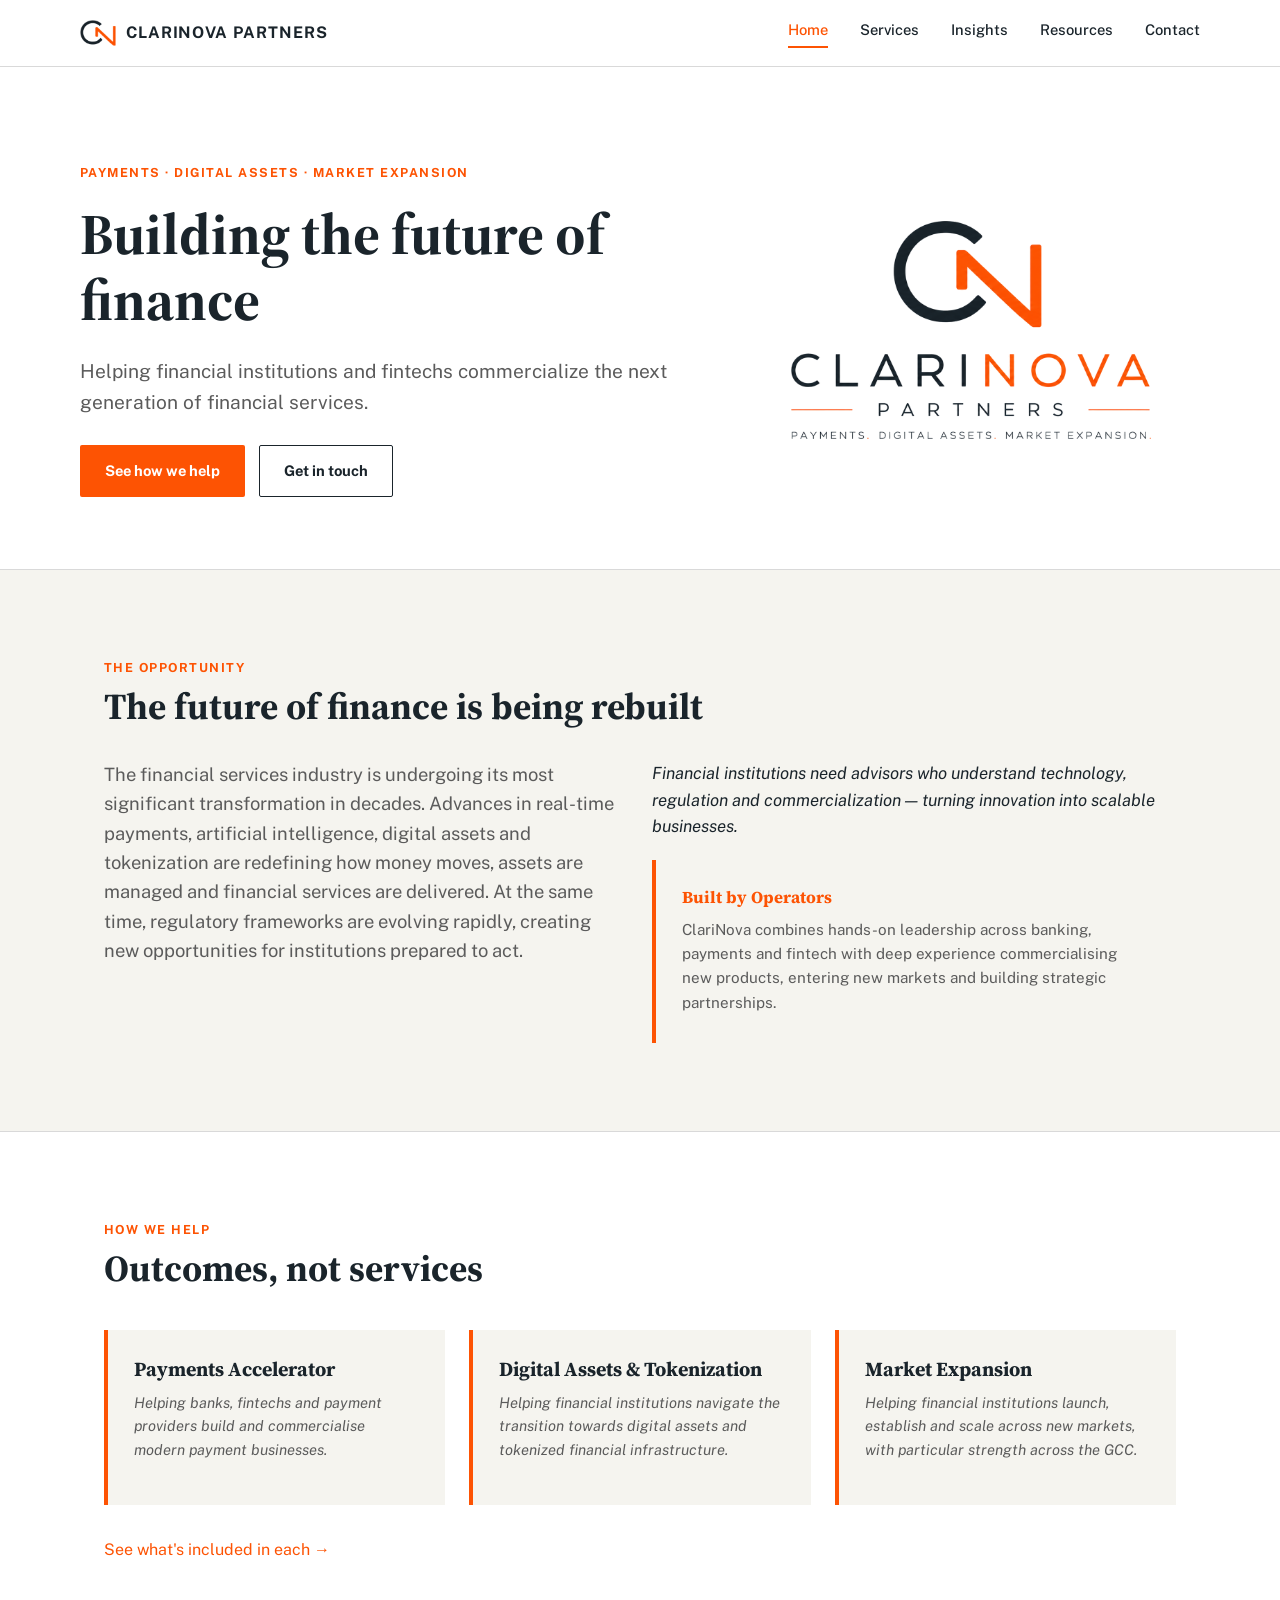
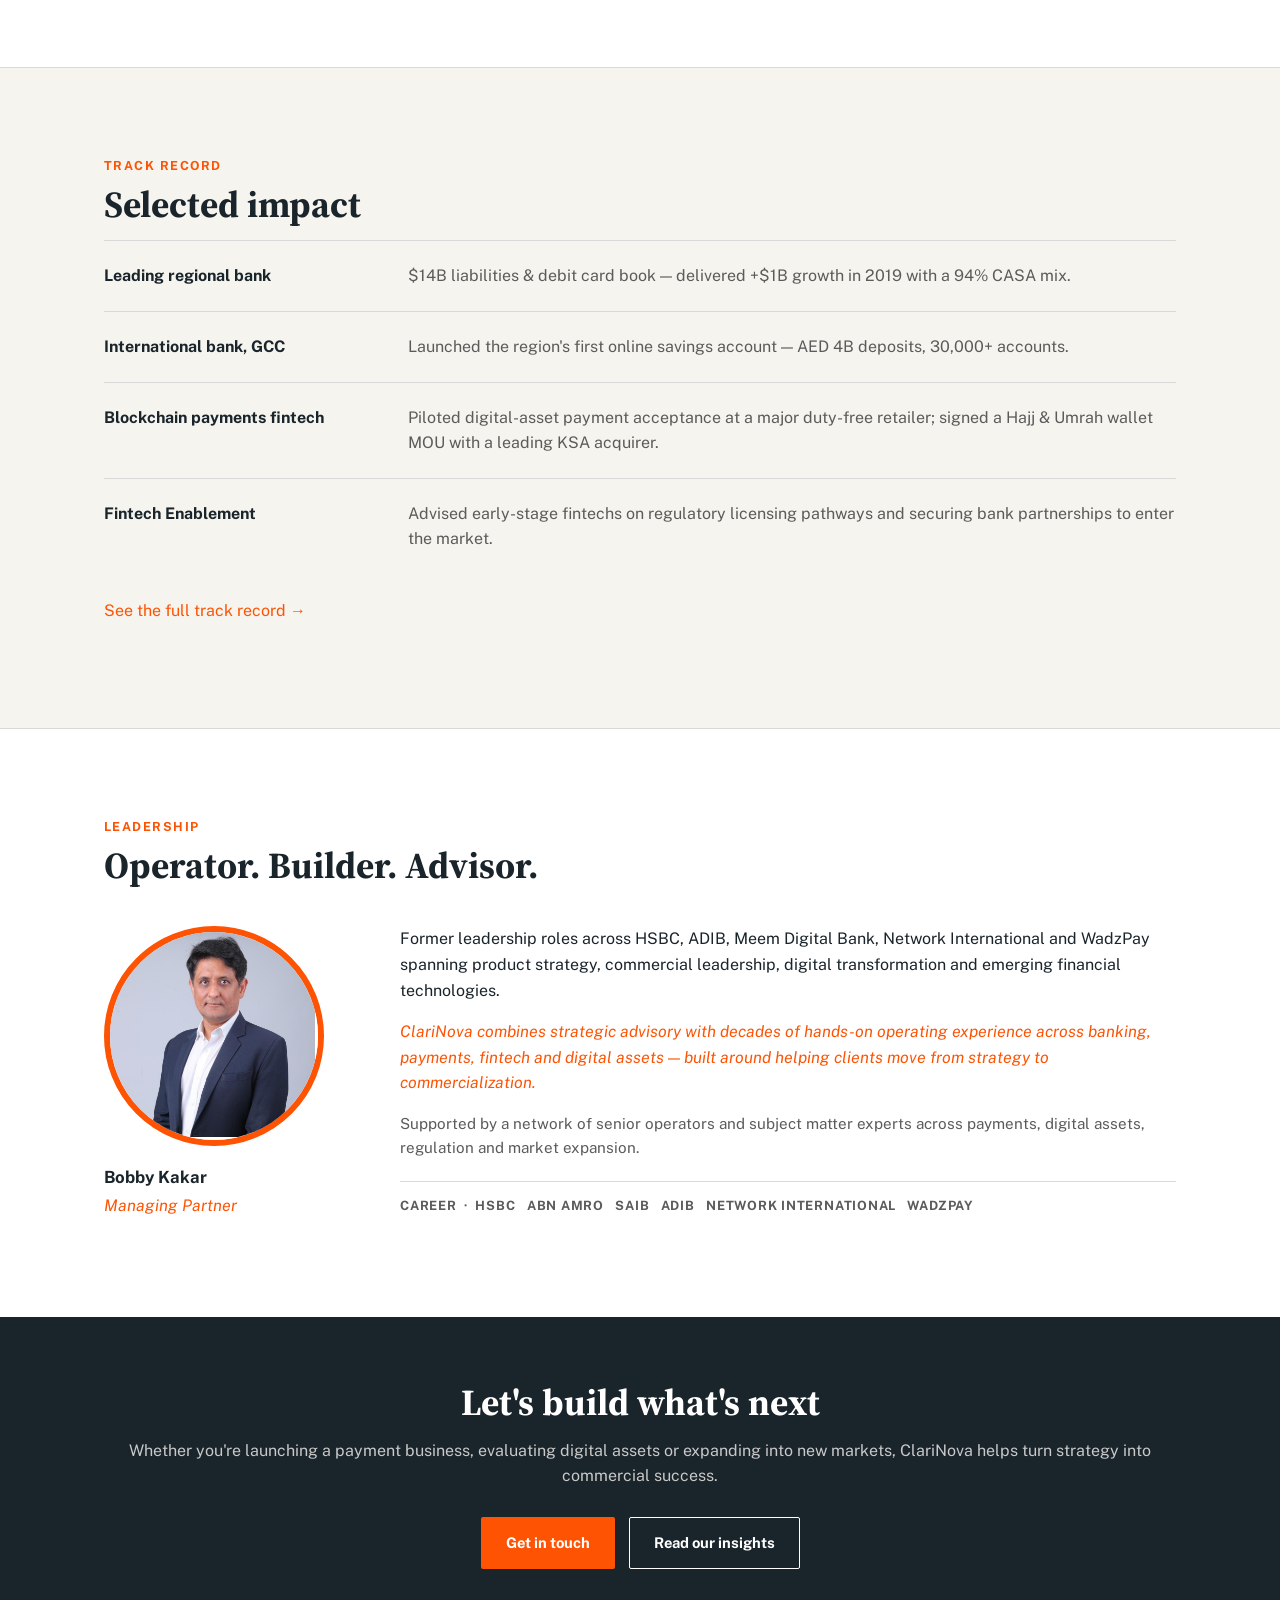
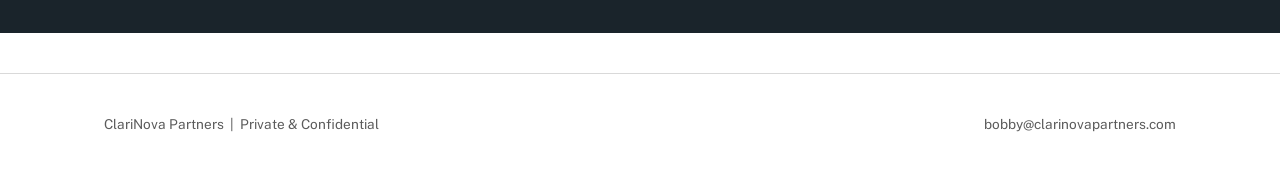
==== index.html @ 435473c9 "Add files via upload" ====
<!DOCTYPE html>
<html lang="en">
<head>
<meta charset="UTF-8">
<meta name="viewport" content="width=device-width, initial-scale=1.0">
<title>ClariNova Partners — Payments, Digital Assets &amp; Market Expansion Advisory</title>
<meta name="description" content="ClariNova Partners helps banks and fintechs commercialize payments, digital asset and market expansion strategies across the GCC.">
<link rel="preconnect" href="https://fonts.googleapis.com">
<link rel="preconnect" href="https://fonts.gstatic.com" crossorigin>
<link href="https://fonts.googleapis.com/css2?family=Public+Sans:wght@400;500;700&family=Source+Serif+4:wght@600;700&display=swap" rel="stylesheet">
<link rel="icon" href="assets/favicon.png" type="image/png">
<link rel="stylesheet" href="styles.css">
</head>
<body>

<header class="site">
  <div class="wrap bar">
    <a class="logo" href="index.html"><img src="assets/logo_monogram_t.png" alt="">CLARINOVA PARTNERS</a>
    <button class="menu-toggle" aria-label="Toggle menu" onclick="document.querySelector('nav.primary').classList.toggle('open')">
      <span></span><span></span><span></span>
    </button>
    <nav class="primary">
      <a href="index.html" aria-current="page">Home</a>
      <a href="services.html">Services</a>
      <a href="insights.html">Insights</a>
      <a href="resources.html">Resources</a>
      <a href="contact.html">Contact</a>
    </nav>
  </div>
</header>

<section class="hero wrap">
  <div class="hero-grid">
    <div>
      <span class="eyebrow">Payments · Digital Assets · Market Expansion</span>
      <h1>Building the future of finance</h1>
      <p class="lede">Helping financial institutions and fintechs commercialize the next generation of financial services.</p>
      <div class="btn-row">
        <a class="btn btn-primary" href="services.html">See how we help</a>
        <a class="btn btn-ghost" href="contact.html">Get in touch</a>
      </div>
    </div>
    <div class="hero-logo-wrap">
      <img src="assets/logo_full_t.png" alt="ClariNova Partners — Payments. Digital Assets. Market Expansion.">
    </div>
  </div>
</section>

<section class="section alt">
  <div class="wrap">
    <span class="eyebrow">The opportunity</span>
    <h2>The future of finance is being rebuilt</h2>
    <div class="grid grid-2" style="margin-top:32px; align-items:start;">
      <p class="lede" style="max-width:none;">The financial services industry is undergoing its most significant transformation in decades. Advances in real-time payments, artificial intelligence, digital assets and tokenization are redefining how money moves, assets are managed and financial services are delivered. At the same time, regulatory frameworks are evolving rapidly, creating new opportunities for institutions prepared to act.</p>
      <div>
        <p style="font-style:italic; font-size:1.05rem; margin-bottom:20px;">Financial institutions need advisors who understand technology, regulation and commercialization — turning innovation into scalable businesses.</p>
        <div class="card" style="border-left-color: var(--accent);">
          <h3 style="color:var(--accent); font-size:1.05rem;">Built by Operators</h3>
          <p style="margin:0; color:var(--gray); font-size:0.95rem;">ClariNova combines hands-on leadership across banking, payments and fintech with deep experience commercialising new products, entering new markets and building strategic partnerships.</p>
        </div>
      </div>
    </div>
  </div>
</section>

<section class="section">
  <div class="wrap">
    <span class="eyebrow">How we help</span>
    <h2>Outcomes, not services</h2>
    <div class="grid grid-3">
      <div class="card">
        <h3>Payments Accelerator</h3>
        <p class="sub">Helping banks, fintechs and payment providers build and commercialise modern payment businesses.</p>
      </div>
      <div class="card">
        <h3>Digital Assets &amp; Tokenization</h3>
        <p class="sub">Helping financial institutions navigate the transition towards digital assets and tokenized financial infrastructure.</p>
      </div>
      <div class="card">
        <h3>Market Expansion</h3>
        <p class="sub">Helping financial institutions launch, establish and scale across new markets, with particular strength across the GCC.</p>
      </div>
    </div>
    <p style="margin-top:32px;"><a href="services.html">See what's included in each →</a></p>
  </div>
</section>

<section class="section alt">
  <div class="wrap">
    <span class="eyebrow">Track record</span>
    <h2>Selected impact</h2>
    <div class="exp-row">
      <div class="tag">Leading regional bank</div>
      <div class="desc">$14B liabilities &amp; debit card book — delivered +$1B growth in 2019 with a 94% CASA mix.</div>
    </div>
    <div class="exp-row">
      <div class="tag">International bank, GCC</div>
      <div class="desc">Launched the region's first online savings account — AED 4B deposits, 30,000+ accounts.</div>
    </div>
    <div class="exp-row">
      <div class="tag">Blockchain payments fintech</div>
      <div class="desc">Piloted digital-asset payment acceptance at a major duty-free retailer; signed a Hajj &amp; Umrah wallet MOU with a leading KSA acquirer.</div>
    </div>
    <div class="exp-row">
      <div class="tag">Fintech Enablement</div>
      <div class="desc">Advised early-stage fintechs on regulatory licensing pathways and securing bank partnerships to enter the market.</div>
    </div>
    <p style="margin-top:24px;"><a href="services.html">See the full track record →</a></p>
  </div>
</section>

<section class="section">
  <div class="wrap">
    <span class="eyebrow">Leadership</span>
    <h2>Operator. Builder. Advisor.</h2>
    <div class="leader" style="margin-top:40px;">
      <div>
        <div class="leader-photo"><img src="assets/bobby-kakar.jpeg" alt="Bobby Kakar, Managing Partner, ClariNova Partners"></div>
        <div class="leader-name">Bobby Kakar</div>
        <div class="leader-title">Managing Partner</div>
      </div>
      <div>
        <p>Former leadership roles across HSBC, ADIB, Meem Digital Bank, Network International and WadzPay spanning product strategy, commercial leadership, digital transformation and emerging financial technologies.</p>
        <p style="font-style:italic; color:var(--accent);">ClariNova combines strategic advisory with decades of hands-on operating experience across banking, payments, fintech and digital assets — built around helping clients move from strategy to commercialization.</p>
        <p style="color:var(--gray); font-size:0.95rem;">Supported by a network of senior operators and subject matter experts across payments, digital assets, regulation and market expansion.</p>
        <p style="border-top:1px solid var(--line); padding-top:14px; margin-top:20px; font-weight:700; font-size:0.8rem; letter-spacing:0.06em; color:var(--gray);">CAREER &nbsp;·&nbsp; HSBC &nbsp; ABN AMRO &nbsp; SAIB &nbsp; ADIB &nbsp; NETWORK INTERNATIONAL &nbsp; WADZPAY</p>
      </div>
    </div>
  </div>
</section>

<section class="cta-band">
  <div class="wrap">
    <h2>Let's build what's next</h2>
    <p>Whether you're launching a payment business, evaluating digital assets or expanding into new markets, ClariNova helps turn strategy into commercial success.</p>
    <div class="btn-row">
      <a class="btn btn-primary" href="contact.html">Get in touch</a>
      <a class="btn btn-ghost" href="insights.html">Read our insights</a>
    </div>
  </div>
</section>

<footer class="site">
  <div class="wrap">
    <div>ClariNova Partners &nbsp;|&nbsp; Private &amp; Confidential</div>
    <div><a href="mailto:bobby@clarinovapartners.com">bobby@clarinovapartners.com</a></div>
  </div>
</footer>

</body>
</html>
---- styles.css ----
/* ===========================================================
   ClariNova Partners — shared stylesheet
   Palette: navy #1A242B, white, cream #F5F4EF, orange #FD5303
   Type: Source Serif 4 (display) + Public Sans (body/UI)
=========================================================== */

:root {
  --black: #1a242b;
  --white: #ffffff;
  --cream: #f5f4ef;
  --accent: #fd5303;
  --accent-dark: #d94600;
  --gray: #5b5b5b;
  --line: #d9d9d9;
  --max: 1120px;
}

* { box-sizing: border-box; }

html { scroll-behavior: smooth; }

body {
  margin: 0;
  font-family: "Public Sans", Arial, sans-serif;
  color: var(--black);
  background: var(--white);
  font-size: 16px;
  line-height: 1.6;
  -webkit-font-smoothing: antialiased;
}

h1, h2, h3 {
  font-family: "Source Serif 4", Georgia, serif;
  font-weight: 700;
  line-height: 1.15;
  margin: 0 0 0.4em;
  color: var(--black);
}

h1 { font-size: clamp(2.4rem, 5vw, 3.6rem); }
h2 { font-size: clamp(1.7rem, 3vw, 2.3rem); }
h3 { font-size: 1.25rem; }

p { margin: 0 0 1em; }

a { color: var(--accent); text-decoration: none; }
a:hover { text-decoration: underline; }

img { max-width: 100%; display: block; }

.wrap {
  max-width: var(--max);
  margin: 0 auto;
  padding: 0 24px;
}

.eyebrow {
  font-family: "Public Sans", sans-serif;
  font-weight: 700;
  font-size: 0.78rem;
  letter-spacing: 0.12em;
  text-transform: uppercase;
  color: var(--accent);
  margin: 0 0 0.6em;
  display: block;
}

.lede {
  font-size: 1.15rem;
  color: var(--gray);
  max-width: 640px;
}

.section {
  padding: 88px 0;
  border-top: 1px solid var(--line);
}
.section:first-of-type { border-top: none; }
.section.alt { background: var(--cream); }

/* ---------- Header / nav ---------- */
header.site {
  position: sticky;
  top: 0;
  z-index: 50;
  background: rgba(255, 255, 255, 0.94);
  backdrop-filter: saturate(180%) blur(8px);
  border-bottom: 1px solid var(--line);
}
header.site .bar {
  display: flex;
  align-items: center;
  justify-content: space-between;
  padding: 18px 0;
}
.logo {
  display: flex;
  align-items: center;
  gap: 10px;
  font-family: "Public Sans", sans-serif;
  font-weight: 700;
  font-size: 1rem;
  letter-spacing: 0.06em;
  color: var(--black);
  text-decoration: none;
}
.logo img { height: 26px; width: auto; display: block; }
.logo:hover { text-decoration: none; }
nav.primary {
  display: flex;
  align-items: center;
  gap: 32px;
}
nav.primary a {
  color: var(--black);
  font-size: 0.92rem;
  font-weight: 500;
  padding-bottom: 4px;
  border-bottom: 2px solid transparent;
}
nav.primary a:hover,
nav.primary a[aria-current="page"] {
  color: var(--accent);
  text-decoration: none;
  border-bottom-color: var(--accent);
}
.menu-toggle {
  display: none;
  background: none;
  border: none;
  cursor: pointer;
  padding: 6px;
}
.menu-toggle span {
  display: block;
  width: 22px;
  height: 2px;
  background: var(--black);
  margin: 5px 0;
}

@media (max-width: 760px) {
  .menu-toggle { display: block; }
  nav.primary {
    position: absolute;
    top: 100%;
    left: 0;
    right: 0;
    background: var(--white);
    border-bottom: 1px solid var(--line);
    flex-direction: column;
    align-items: flex-start;
    gap: 0;
    padding: 8px 24px 18px;
    display: none;
  }
  nav.primary.open { display: flex; }
  nav.primary a { width: 100%; padding: 10px 0; border-bottom: 1px solid var(--line); }
}

/* ---------- Buttons ---------- */
.btn {
  display: inline-flex;
  align-items: center;
  gap: 8px;
  font-weight: 700;
  font-size: 0.92rem;
  padding: 13px 24px;
  border-radius: 2px;
  text-decoration: none;
  border: 1px solid transparent;
}
.btn-primary { background: var(--accent); color: var(--white); }
.btn-primary:hover { background: var(--accent-dark); text-decoration: none; }
.btn-ghost { border-color: var(--black); color: var(--black); }
.btn-ghost:hover { background: var(--black); color: var(--white); text-decoration: none; }
.btn-row { display: flex; gap: 14px; flex-wrap: wrap; margin-top: 28px; }

/* ---------- Hero ---------- */
.hero { padding: 96px 0 72px; }
.hero .eyebrow { margin-bottom: 18px; }
.hero p.lede { font-size: 1.2rem; margin-top: 18px; }
.hero-grid {
  display: grid;
  grid-template-columns: 1.15fr 0.85fr;
  gap: 40px;
  align-items: center;
}
.hero-logo-wrap { display: flex; justify-content: center; }
.hero-logo-wrap img { width: 100%; max-width: 360px; }
@media (max-width: 860px) {
  .hero-grid { grid-template-columns: 1fr; }
  .hero-logo-wrap { display: none; }
}

/* ---------- Cards (left orange bar — the deck's signature device) ---------- */
.card {
  background: var(--cream);
  border-left: 4px solid var(--accent);
  padding: 28px 26px;
}
.card h3 { margin-bottom: 10px; }
.card .sub {
  font-style: italic;
  color: var(--gray);
  font-size: 0.92rem;
  margin-bottom: 16px;
}
.card ul { margin: 0; padding-left: 18px; color: var(--black); font-size: 0.94rem; }
.card ul li { margin-bottom: 7px; }

.grid {
  display: grid;
  gap: 24px;
  margin-top: 40px;
}
.grid-3 { grid-template-columns: repeat(3, 1fr); }
.grid-4 { grid-template-columns: repeat(4, 1fr); }
.grid-2 { grid-template-columns: repeat(2, 1fr); }
@media (max-width: 860px) {
  .grid-3, .grid-4, .grid-2 { grid-template-columns: 1fr; }
}

/* ---------- Quote card (client challenges) ---------- */
.quote-card {
  background: var(--cream);
  border-left: 4px solid var(--accent);
  padding: 22px 24px;
  font-family: "Source Serif 4", serif;
  font-style: italic;
  font-size: 1.05rem;
}

/* ---------- Stat / experience rows ---------- */
.exp-row {
  display: grid;
  grid-template-columns: 280px 1fr;
  gap: 24px;
  padding: 22px 0;
  border-top: 1px solid var(--line);
  align-items: baseline;
}
.exp-row:last-child { border-bottom: 1px solid var(--line); }
.exp-row .tag { font-weight: 700; }
.exp-row .desc { color: var(--gray); }
@media (max-width: 700px) {
  .exp-row { grid-template-columns: 1fr; gap: 6px; }
}

/* ---------- Leadership ---------- */
.leader {
  display: grid;
  grid-template-columns: 240px 1fr;
  gap: 56px;
  align-items: start;
}
.leader-photo {
  width: 220px;
  height: 220px;
  border-radius: 50%;
  overflow: hidden;
  border: 6px solid var(--accent);
}
.leader-photo img { width: 100%; height: 100%; object-fit: cover; }
.leader-name { font-weight: 700; margin-top: 18px; font-size: 1.05rem; font-family: "Public Sans", sans-serif; }
.leader-title { color: var(--accent); font-style: italic; margin-top: 2px; }
@media (max-width: 700px) {
  .leader { grid-template-columns: 1fr; }
  .leader-photo { margin: 0 auto; }
}

/* ---------- Geography ---------- */
.geo-row { display: flex; align-items: center; justify-content: center; gap: 20px; margin: 48px 0 32px; flex-wrap: wrap; }
.geo-box {
  min-width: 150px;
  text-align: center;
  padding: 28px 20px;
  border: 1px solid var(--accent);
  font-family: "Public Sans", sans-serif;
  font-weight: 700;
  letter-spacing: 0.06em;
}
.geo-box.active { background: var(--accent); color: var(--white); border-color: var(--accent); }
.geo-arrow { color: var(--accent); font-size: 1.4rem; }

/* ---------- Logo strip ---------- */
.logo-strip {
  text-align: center;
  color: var(--gray);
  font-size: 0.95rem;
  letter-spacing: 0.02em;
  margin-top: 12px;
}

/* ---------- Insights list ---------- */
.insight {
  padding: 26px 0;
  border-top: 1px solid var(--line);
}
.insight:last-child { border-bottom: 1px solid var(--line); }
.insight .date { color: var(--gray); font-size: 0.85rem; margin-bottom: 6px; display: block; }
.insight h3 a { color: var(--black); }
.insight h3 a:hover { color: var(--accent); }
.insight p { color: var(--gray); margin: 8px 0 0; }

/* ---------- Resources ---------- */
.resource-card {
  background: var(--cream);
  border-left: 4px solid var(--accent);
  padding: 30px 28px;
  display: flex;
  flex-direction: column;
  gap: 14px;
}
.resource-card .status {
  font-size: 0.78rem;
  font-weight: 700;
  letter-spacing: 0.08em;
  text-transform: uppercase;
  color: var(--gray);
}

/* ---------- Contact ---------- */
.contact-line {
  display: flex;
  align-items: baseline;
  gap: 14px;
  padding: 16px 0;
  border-top: 1px solid var(--line);
  font-size: 1.05rem;
}
.contact-line:last-child { border-bottom: 1px solid var(--line); }
.contact-line .label { color: var(--gray); font-size: 0.85rem; text-transform: uppercase; letter-spacing: 0.08em; width: 110px; flex-shrink: 0; }

/* ---------- Footer ---------- */
footer.site {
  border-top: 1px solid var(--line);
  padding: 40px 0;
  margin-top: 40px;
}
footer.site .wrap {
  display: flex;
  justify-content: space-between;
  align-items: center;
  flex-wrap: wrap;
  gap: 12px;
  color: var(--gray);
  font-size: 0.85rem;
}
footer.site a { color: var(--gray); }
footer.site a:hover { color: var(--accent); }

/* ---------- CTA band ---------- */
.cta-band {
  background: var(--black);
  color: var(--white);
  padding: 64px 0;
  text-align: center;
}
.cta-band h2 { color: var(--white); }
.cta-band p { color: #c9c9c9; }
.cta-band .btn-row { justify-content: center; }
.cta-band .btn-ghost { border-color: var(--white); color: var(--white); }
.cta-band .btn-ghost:hover { background: var(--white); color: var(--black); }

/* ---------- Utility ---------- */
.center { text-align: center; }
.mt-0 { margin-top: 0; }
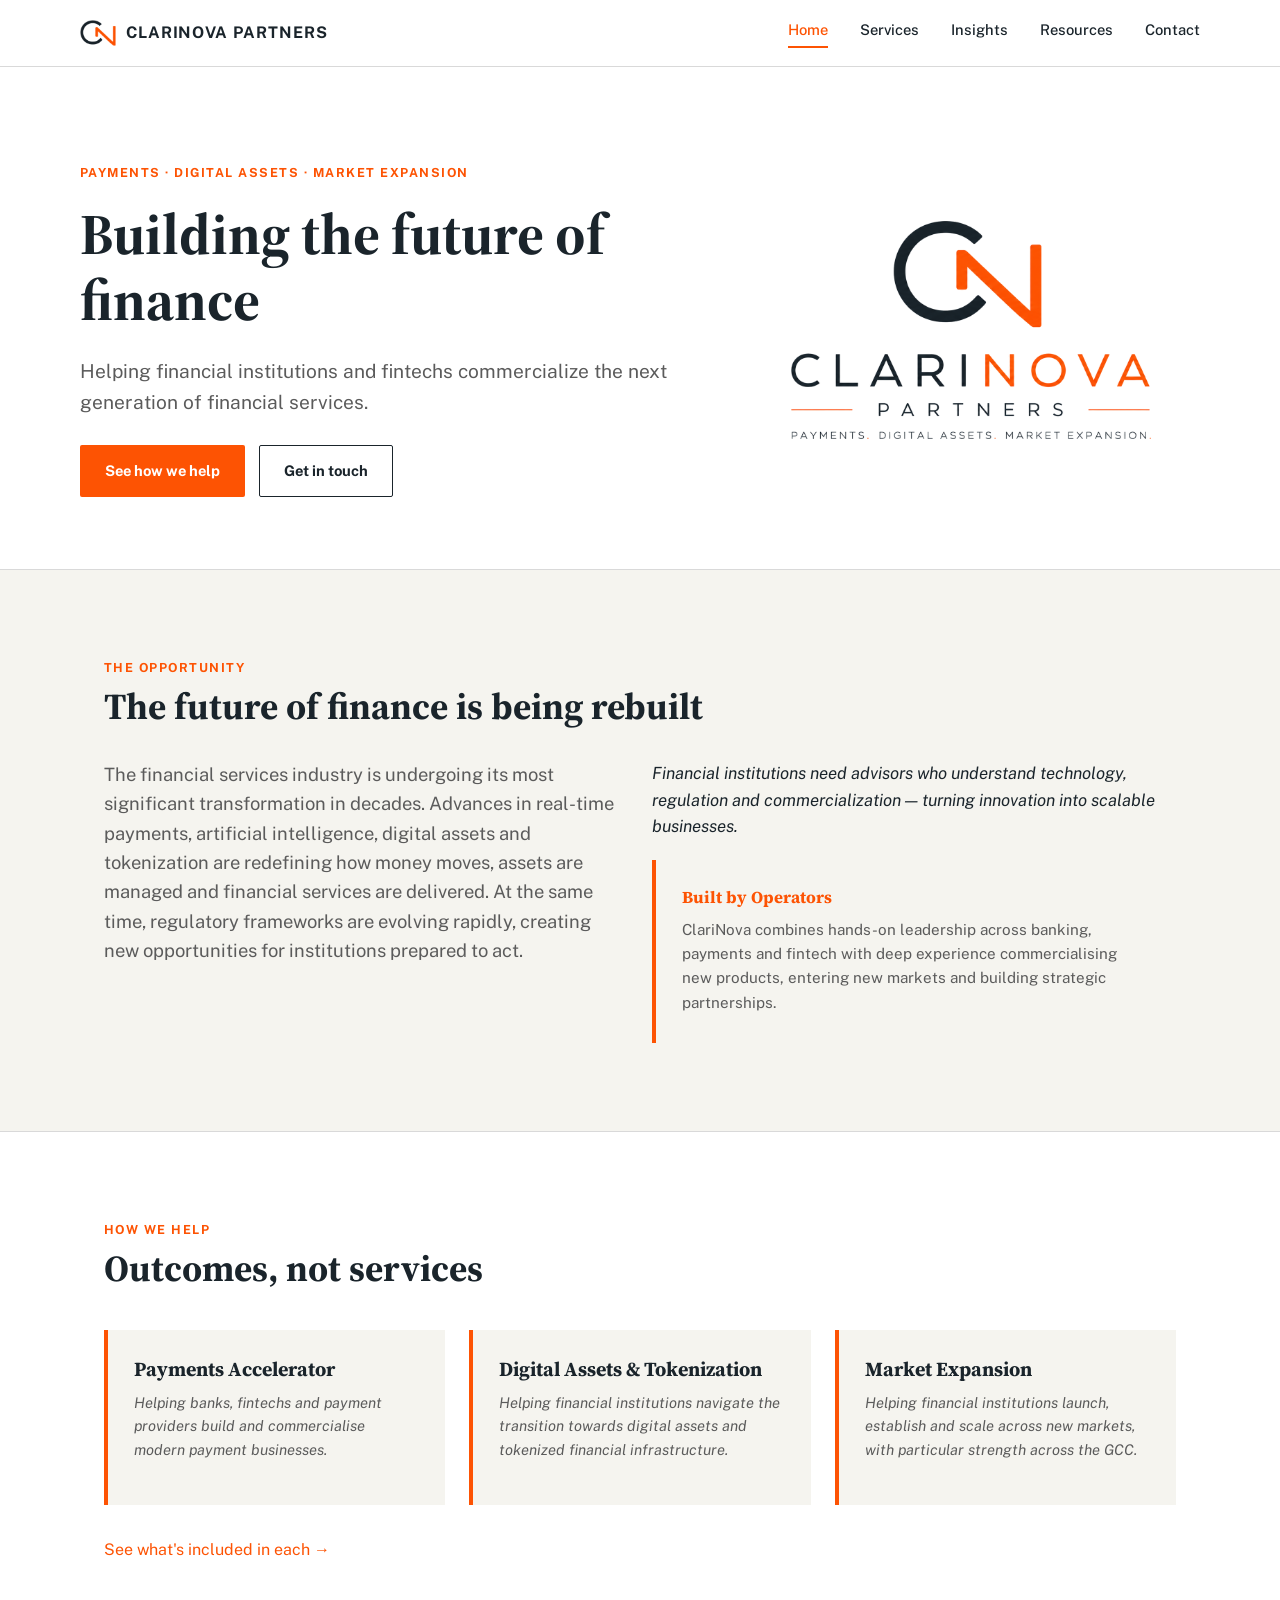
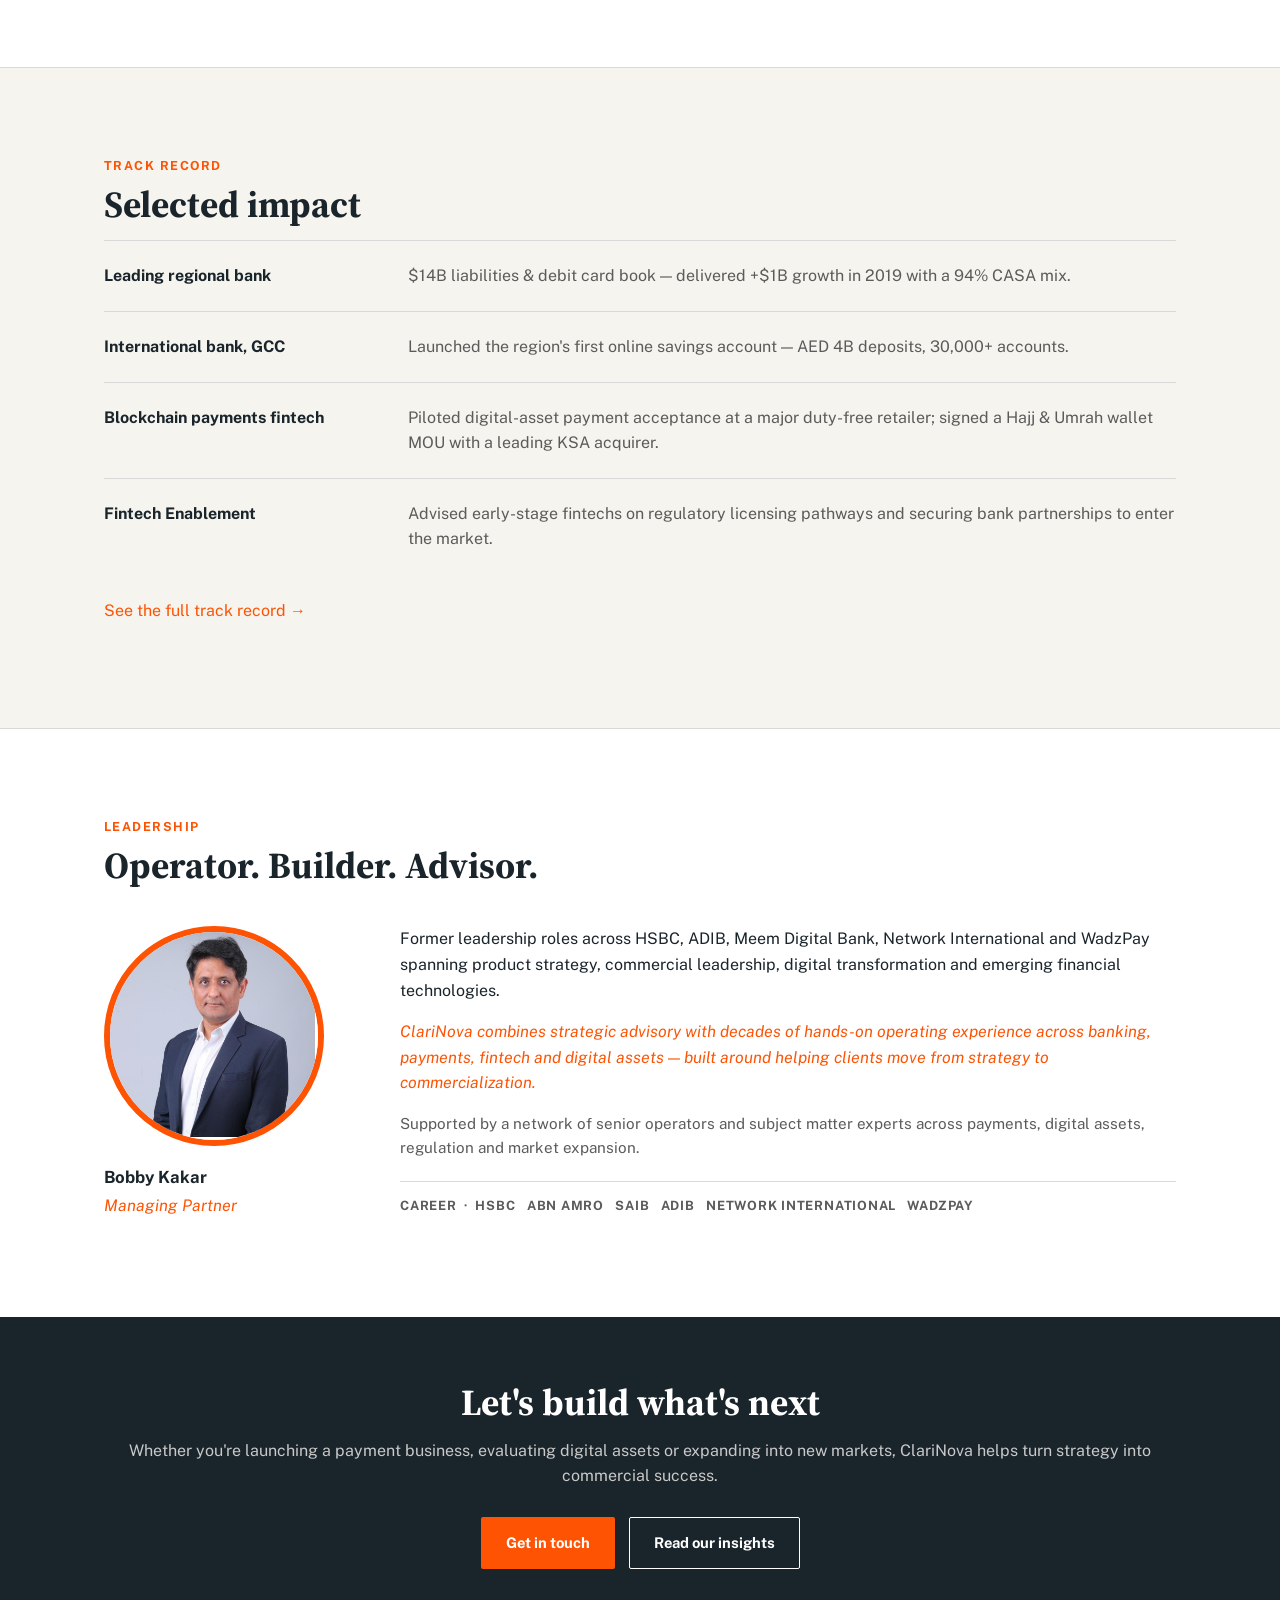
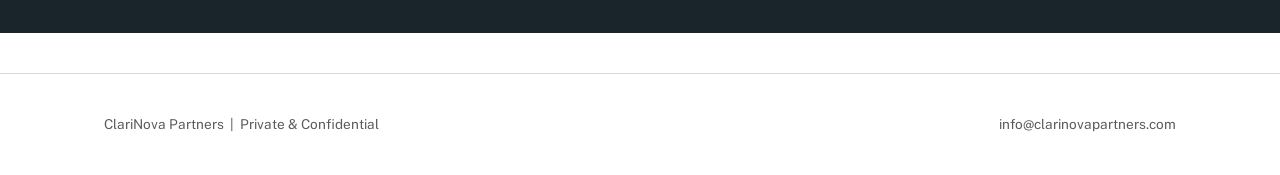
==== commit 3cac1fec: "Add files via upload" ====
--- a/index.html
+++ b/index.html
@@ -143,7 +143,7 @@
 <footer class="site">
   <div class="wrap">
     <div>ClariNova Partners &nbsp;|&nbsp; Private &amp; Confidential</div>
-    <div><a href="mailto:bobby@clarinovapartners.com">bobby@clarinovapartners.com</a></div>
+    <div><a href="mailto:info@clarinovapartners.com">info@clarinovapartners.com</a></div>
   </div>
 </footer>
 
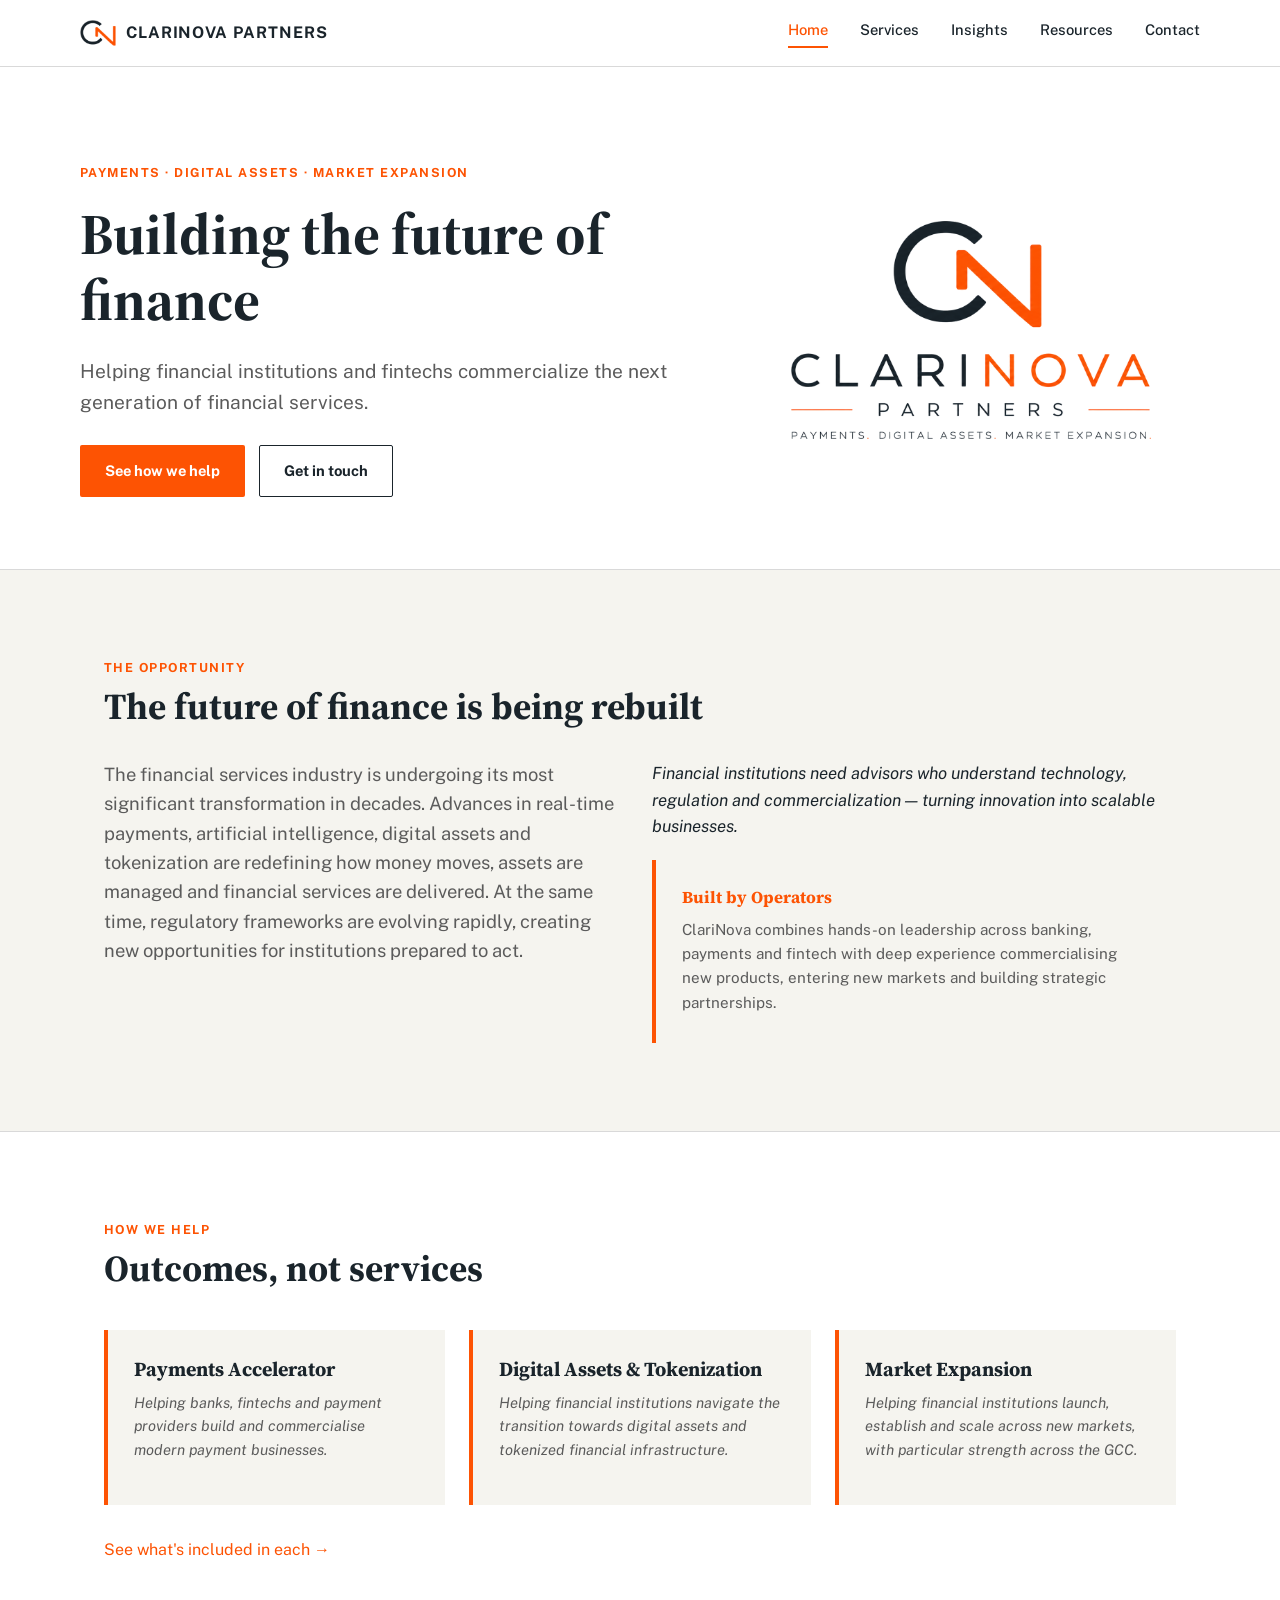
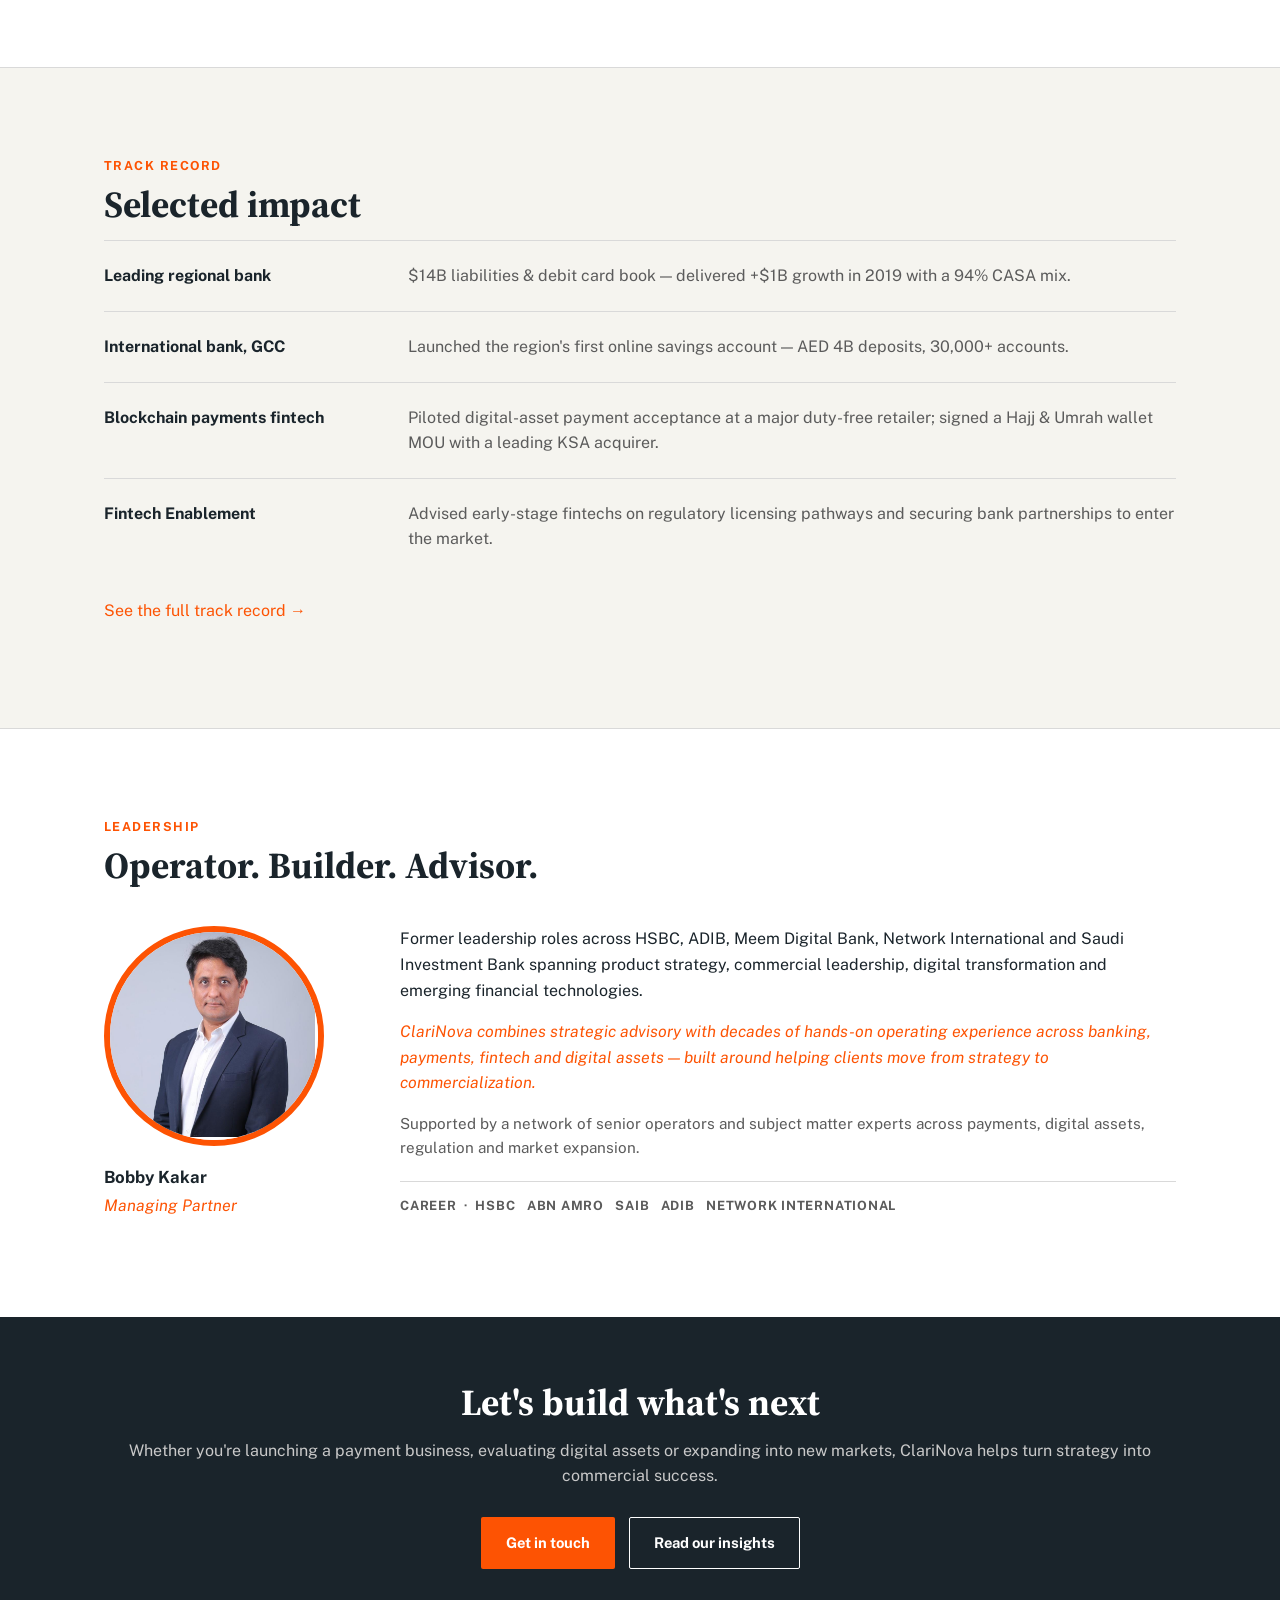
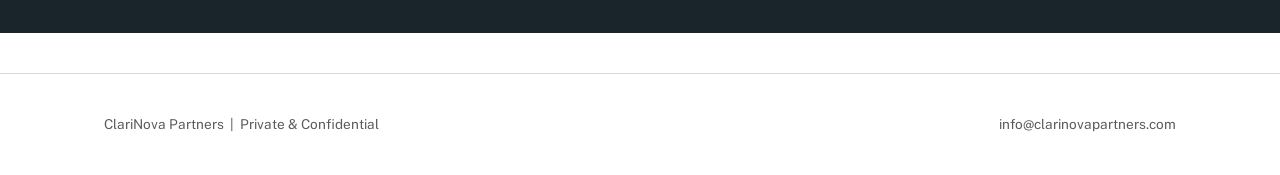
==== commit 816ca7f6: "Insights/Resources updates: add July Medium article, AI header, Download Guide CTA, AI primer resour" ====
--- a/index.html
+++ b/index.html
@@ -120,10 +120,10 @@
         <div class="leader-title">Managing Partner</div>
       </div>
       <div>
-        <p>Former leadership roles across HSBC, ADIB, Meem Digital Bank, Network International and WadzPay spanning product strategy, commercial leadership, digital transformation and emerging financial technologies.</p>
+        <p>Former leadership roles across HSBC, ADIB, Meem Digital Bank, Network International and Saudi Investment Bank spanning product strategy, commercial leadership, digital transformation and emerging financial technologies.</p>
         <p style="font-style:italic; color:var(--accent);">ClariNova combines strategic advisory with decades of hands-on operating experience across banking, payments, fintech and digital assets — built around helping clients move from strategy to commercialization.</p>
         <p style="color:var(--gray); font-size:0.95rem;">Supported by a network of senior operators and subject matter experts across payments, digital assets, regulation and market expansion.</p>
-        <p style="border-top:1px solid var(--line); padding-top:14px; margin-top:20px; font-weight:700; font-size:0.8rem; letter-spacing:0.06em; color:var(--gray);">CAREER &nbsp;·&nbsp; HSBC &nbsp; ABN AMRO &nbsp; SAIB &nbsp; ADIB &nbsp; NETWORK INTERNATIONAL &nbsp; WADZPAY</p>
+        <p style="border-top:1px solid var(--line); padding-top:14px; margin-top:20px; font-weight:700; font-size:0.8rem; letter-spacing:0.06em; color:var(--gray);">CAREER &nbsp;·&nbsp; HSBC &nbsp; ABN AMRO &nbsp; SAIB &nbsp; ADIB &nbsp; NETWORK INTERNATIONAL</p>
       </div>
     </div>
   </div>
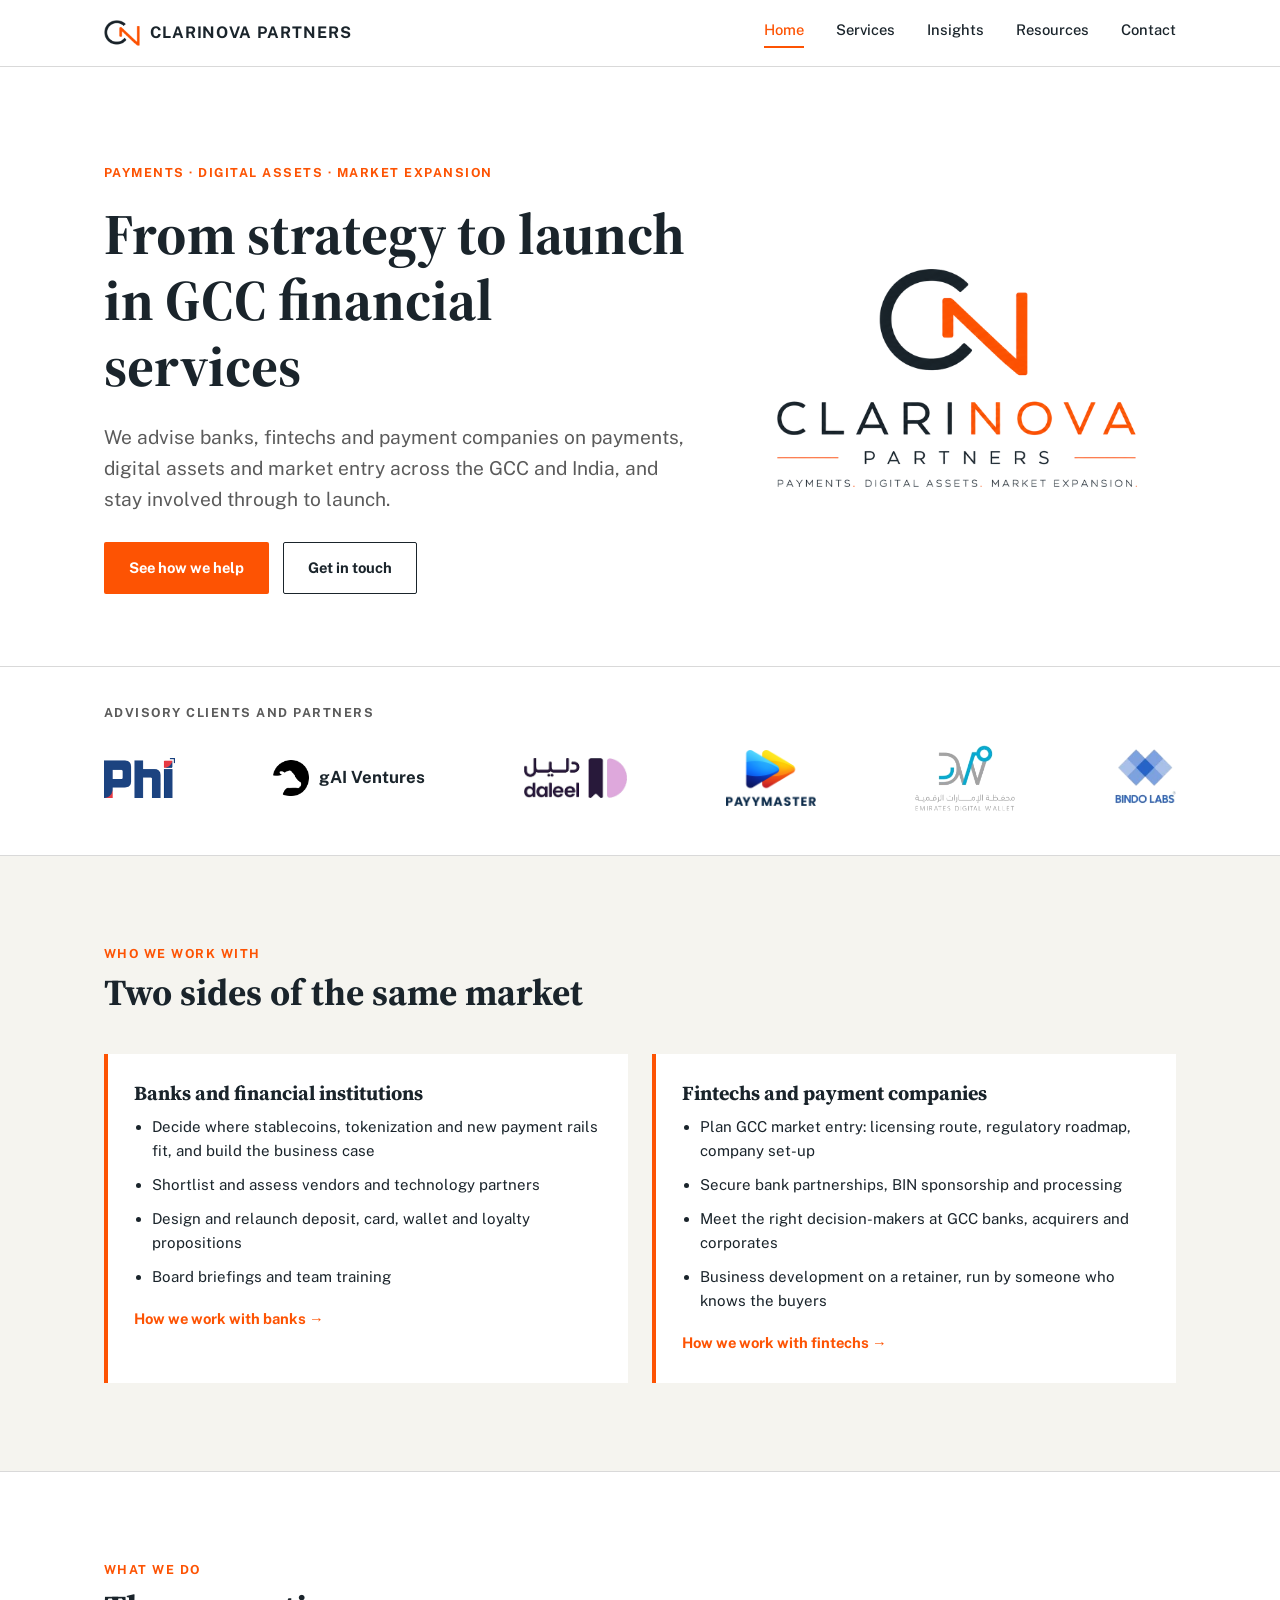
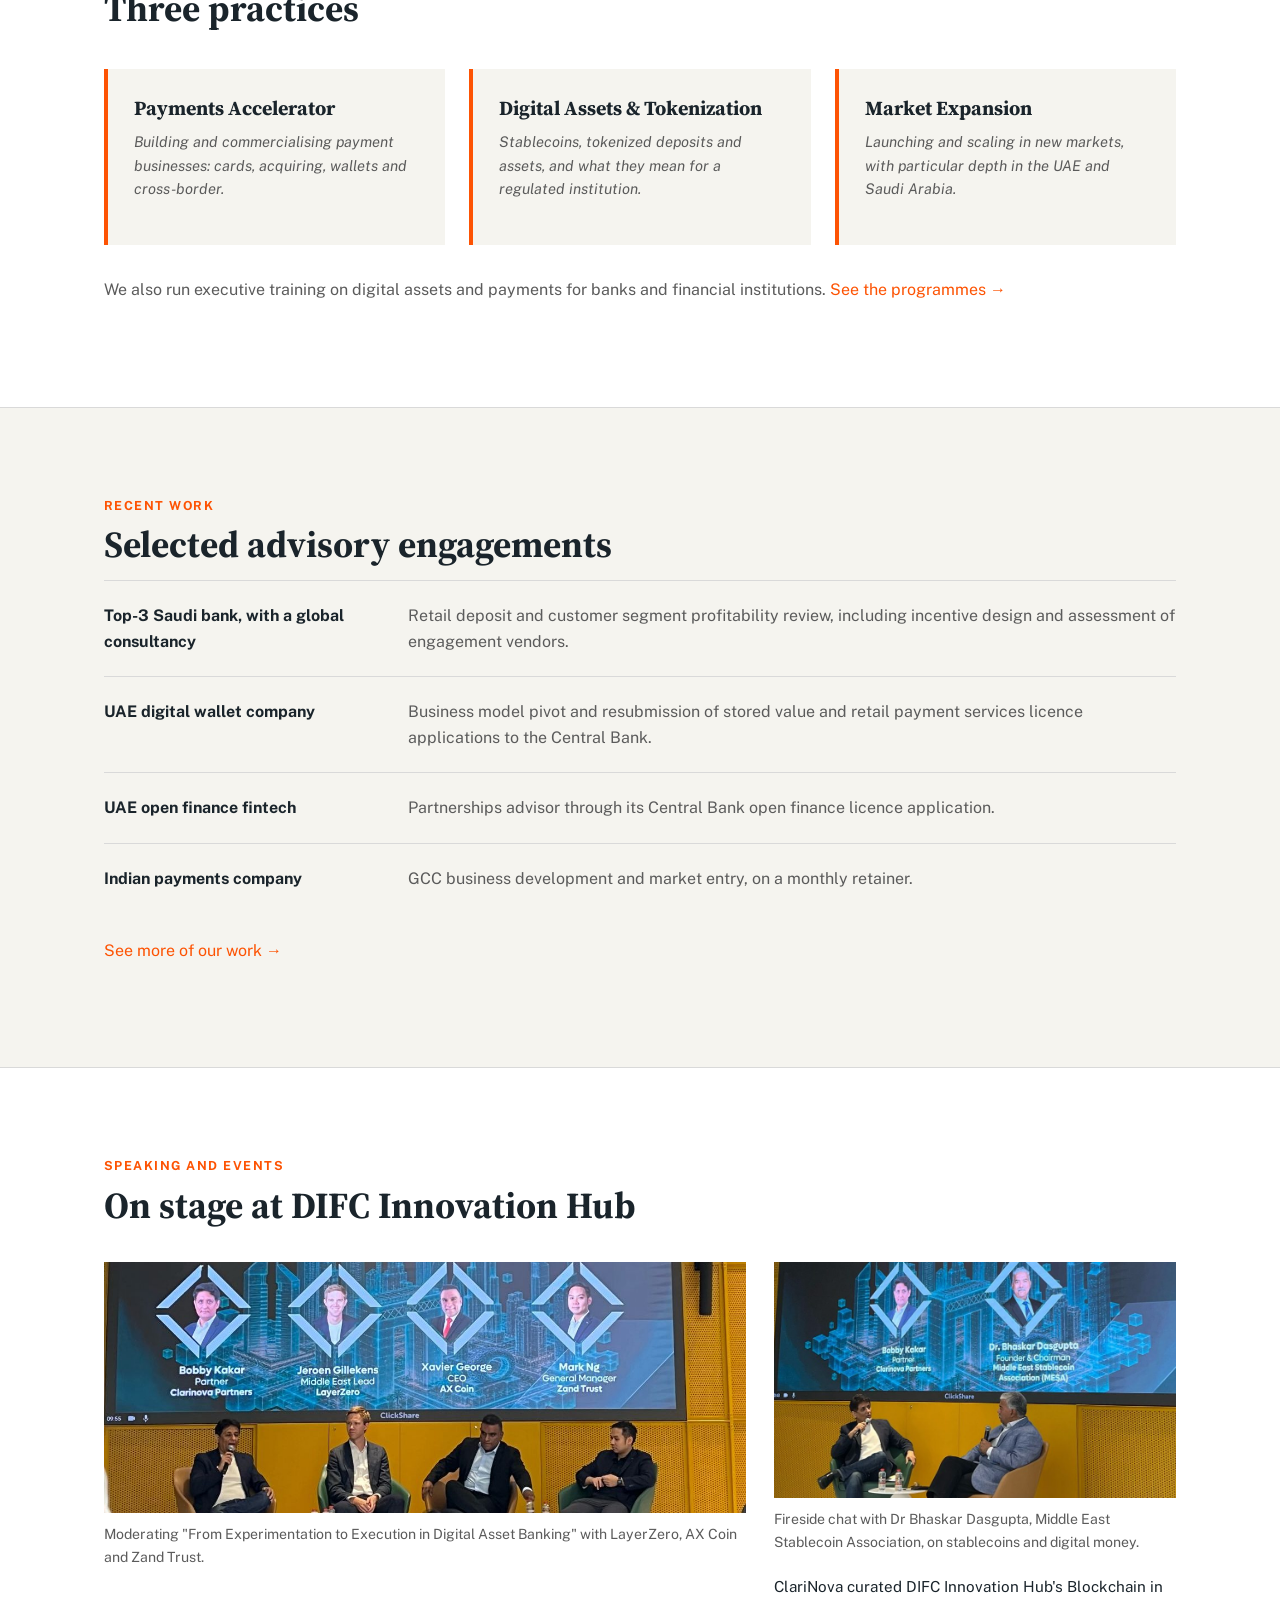
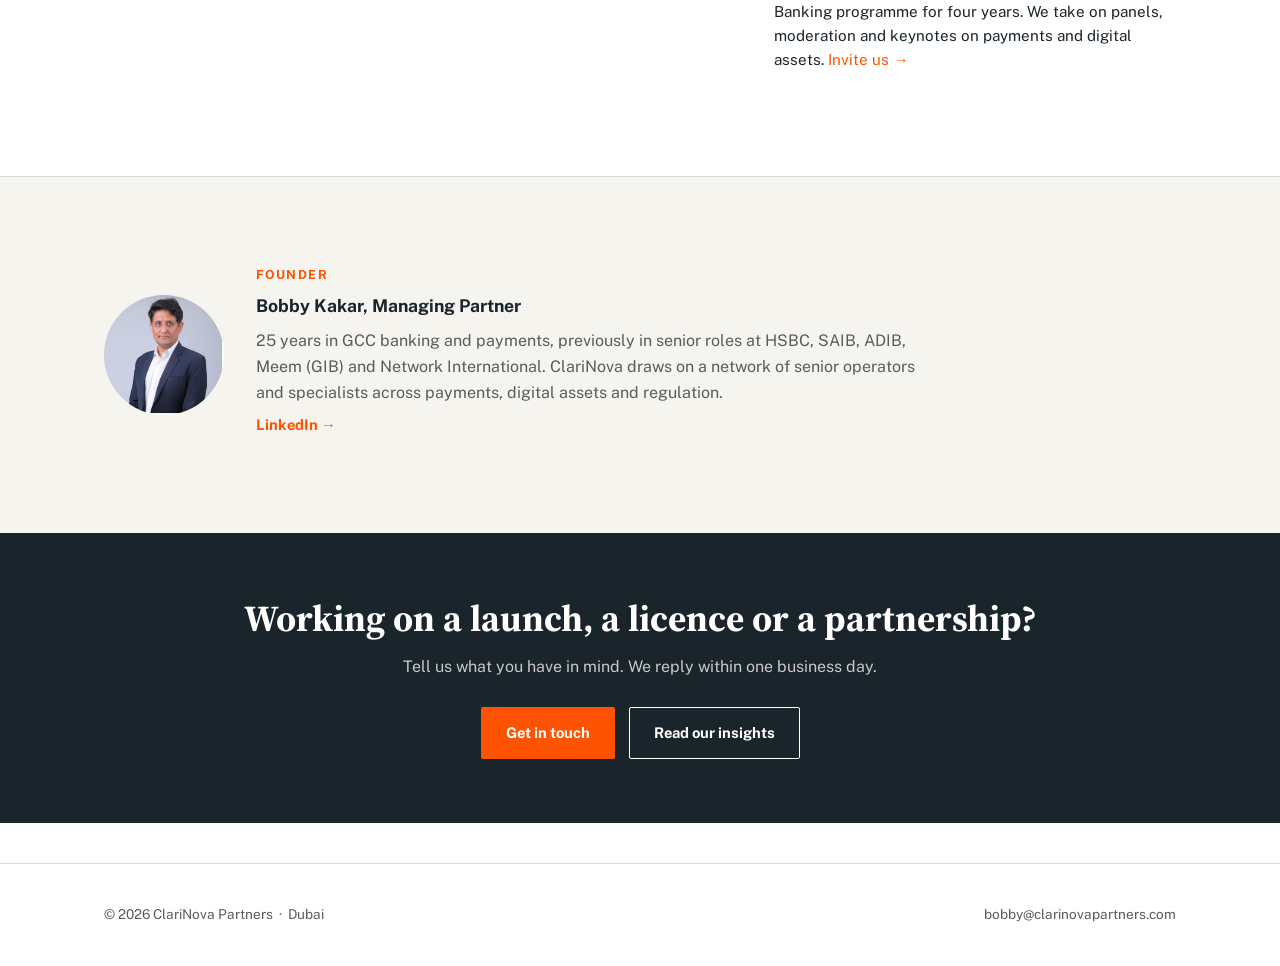
==== commit 455a69fd: "Site refresh: firm-led home page, client logos, training, events - Replace employer metrics with con" ====
--- a/index.html
+++ b/index.html
@@ -3,8 +3,8 @@
 <head>
 <meta charset="UTF-8">
 <meta name="viewport" content="width=device-width, initial-scale=1.0">
-<title>ClariNova Partners — Payments, Digital Assets &amp; Market Expansion Advisory</title>
-<meta name="description" content="ClariNova Partners helps banks and fintechs commercialize payments, digital asset and market expansion strategies across the GCC.">
+<title>ClariNova Partners | Payments, Digital Assets and Market Expansion Advisory</title>
+<meta name="description" content="ClariNova Partners advises banks, fintechs and payment companies on payments, digital assets and market entry across the GCC and India.">
 <link rel="preconnect" href="https://fonts.googleapis.com">
 <link rel="preconnect" href="https://fonts.gstatic.com" crossorigin>
 <link href="https://fonts.googleapis.com/css2?family=Public+Sans:wght@400;500;700&family=Source+Serif+4:wght@600;700&display=swap" rel="stylesheet">
@@ -33,31 +33,57 @@
   <div class="hero-grid">
     <div>
       <span class="eyebrow">Payments · Digital Assets · Market Expansion</span>
-      <h1>Building the future of finance</h1>
-      <p class="lede">Helping financial institutions and fintechs commercialize the next generation of financial services.</p>
+      <h1>From strategy to launch in GCC financial services</h1>
+      <p class="lede">We advise banks, fintechs and payment companies on payments, digital assets and market entry across the GCC and India, and stay involved through to launch.</p>
       <div class="btn-row">
         <a class="btn btn-primary" href="services.html">See how we help</a>
         <a class="btn btn-ghost" href="contact.html">Get in touch</a>
       </div>
     </div>
     <div class="hero-logo-wrap">
-      <img src="assets/logo_full_t.png" alt="ClariNova Partners — Payments. Digital Assets. Market Expansion.">
+      <img src="assets/logo_full_t.png" alt="ClariNova Partners. Payments. Digital Assets. Market Expansion.">
+    </div>
+  </div>
+</section>
+
+<section class="clients">
+  <div class="wrap">
+    <p class="clients-label">Advisory clients and partners</p>
+    <div class="client-row">
+      <img class="lg-phi" src="assets/clients/phi-commerce.png" alt="Phi Commerce">
+      <span class="client-gai"><img src="assets/clients/gai-ventures.png" alt="">gAI Ventures</span>
+      <img class="lg-daleel" src="assets/clients/daleel.png" alt="Daleel">
+      <img class="lg-payy" src="assets/clients/payymaster.png" alt="PayyMaster">
+      <img class="lg-edw" src="assets/clients/emirates-digital-wallet.png" alt="Emirates Digital Wallet">
+      <img class="lg-bindo" src="assets/clients/bindo-labs.png" alt="Bindo Labs">
     </div>
   </div>
 </section>
 
 <section class="section alt">
   <div class="wrap">
-    <span class="eyebrow">The opportunity</span>
-    <h2>The future of finance is being rebuilt</h2>
-    <div class="grid grid-2" style="margin-top:32px; align-items:start;">
-      <p class="lede" style="max-width:none;">The financial services industry is undergoing its most significant transformation in decades. Advances in real-time payments, artificial intelligence, digital assets and tokenization are redefining how money moves, assets are managed and financial services are delivered. At the same time, regulatory frameworks are evolving rapidly, creating new opportunities for institutions prepared to act.</p>
-      <div>
-        <p style="font-style:italic; font-size:1.05rem; margin-bottom:20px;">Financial institutions need advisors who understand technology, regulation and commercialization — turning innovation into scalable businesses.</p>
-        <div class="card" style="border-left-color: var(--accent);">
-          <h3 style="color:var(--accent); font-size:1.05rem;">Built by Operators</h3>
-          <p style="margin:0; color:var(--gray); font-size:0.95rem;">ClariNova combines hands-on leadership across banking, payments and fintech with deep experience commercialising new products, entering new markets and building strategic partnerships.</p>
-        </div>
+    <span class="eyebrow">Who we work with</span>
+    <h2>Two sides of the same market</h2>
+    <div class="grid grid-2 audience">
+      <div class="card">
+        <h3>Banks and financial institutions</h3>
+        <ul>
+          <li>Decide where stablecoins, tokenization and new payment rails fit, and build the business case</li>
+          <li>Shortlist and assess vendors and technology partners</li>
+          <li>Design and relaunch deposit, card, wallet and loyalty propositions</li>
+          <li>Board briefings and team training</li>
+        </ul>
+        <p class="audience-cta"><a href="services.html">How we work with banks →</a></p>
+      </div>
+      <div class="card">
+        <h3>Fintechs and payment companies</h3>
+        <ul>
+          <li>Plan GCC market entry: licensing route, regulatory roadmap, company set-up</li>
+          <li>Secure bank partnerships, BIN sponsorship and processing</li>
+          <li>Meet the right decision-makers at GCC banks, acquirers and corporates</li>
+          <li>Business development on a retainer, run by someone who knows the buyers</li>
+        </ul>
+        <p class="audience-cta"><a href="services.html">How we work with fintechs →</a></p>
       </div>
     </div>
   </div>
@@ -65,65 +91,79 @@
 
 <section class="section">
   <div class="wrap">
-    <span class="eyebrow">How we help</span>
-    <h2>Outcomes, not services</h2>
+    <span class="eyebrow">What we do</span>
+    <h2>Three practices</h2>
     <div class="grid grid-3">
       <div class="card">
         <h3>Payments Accelerator</h3>
-        <p class="sub">Helping banks, fintechs and payment providers build and commercialise modern payment businesses.</p>
+        <p class="sub">Building and commercialising payment businesses: cards, acquiring, wallets and cross-border.</p>
       </div>
       <div class="card">
         <h3>Digital Assets &amp; Tokenization</h3>
-        <p class="sub">Helping financial institutions navigate the transition towards digital assets and tokenized financial infrastructure.</p>
+        <p class="sub">Stablecoins, tokenized deposits and assets, and what they mean for a regulated institution.</p>
       </div>
       <div class="card">
         <h3>Market Expansion</h3>
-        <p class="sub">Helping financial institutions launch, establish and scale across new markets, with particular strength across the GCC.</p>
+        <p class="sub">Launching and scaling in new markets, with particular depth in the UAE and Saudi Arabia.</p>
       </div>
     </div>
-    <p style="margin-top:32px;"><a href="services.html">See what's included in each →</a></p>
+    <p class="training-teaser">We also run executive training on digital assets and payments for banks and financial institutions. <a href="services.html#training">See the programmes →</a></p>
   </div>
 </section>
 
 <section class="section alt">
   <div class="wrap">
-    <span class="eyebrow">Track record</span>
-    <h2>Selected impact</h2>
+    <span class="eyebrow">Recent work</span>
+    <h2>Selected advisory engagements</h2>
     <div class="exp-row">
-      <div class="tag">Leading regional bank</div>
-      <div class="desc">$14B liabilities &amp; debit card book — delivered +$1B growth in 2019 with a 94% CASA mix.</div>
+      <div class="tag">Top-3 Saudi bank, with a global consultancy</div>
+      <div class="desc">Retail deposit and customer segment profitability review, including incentive design and assessment of engagement vendors.</div>
     </div>
     <div class="exp-row">
-      <div class="tag">International bank, GCC</div>
-      <div class="desc">Launched the region's first online savings account — AED 4B deposits, 30,000+ accounts.</div>
+      <div class="tag">UAE digital wallet company</div>
+      <div class="desc">Business model pivot and resubmission of stored value and retail payment services licence applications to the Central Bank.</div>
     </div>
     <div class="exp-row">
-      <div class="tag">Blockchain payments fintech</div>
-      <div class="desc">Piloted digital-asset payment acceptance at a major duty-free retailer; signed a Hajj &amp; Umrah wallet MOU with a leading KSA acquirer.</div>
+      <div class="tag">UAE open finance fintech</div>
+      <div class="desc">Partnerships advisor through its Central Bank open finance licence application.</div>
     </div>
     <div class="exp-row">
-      <div class="tag">Fintech Enablement</div>
-      <div class="desc">Advised early-stage fintechs on regulatory licensing pathways and securing bank partnerships to enter the market.</div>
+      <div class="tag">Indian payments company</div>
+      <div class="desc">GCC business development and market entry, on a monthly retainer.</div>
     </div>
-    <p style="margin-top:24px;"><a href="services.html">See the full track record →</a></p>
+    <p style="margin-top:24px;"><a href="services.html#work">See more of our work →</a></p>
   </div>
 </section>
 
 <section class="section">
   <div class="wrap">
-    <span class="eyebrow">Leadership</span>
-    <h2>Operator. Builder. Advisor.</h2>
-    <div class="leader" style="margin-top:40px;">
+    <span class="eyebrow">Speaking and events</span>
+    <h2>On stage at DIFC Innovation Hub</h2>
+    <div class="events">
+      <figure class="event-main">
+        <img src="assets/events/difc-panel.jpg" alt="Bobby Kakar moderating a panel on digital asset banking at DIFC Innovation Hub">
+        <figcaption>Moderating "From Experimentation to Execution in Digital Asset Banking" with LayerZero, AX Coin and Zand Trust.</figcaption>
+      </figure>
+      <div class="events-side">
+        <figure>
+          <img src="assets/events/difc-fireside.jpg" alt="Fireside chat between Bobby Kakar and Dr Bhaskar Dasgupta at DIFC Innovation Hub">
+          <figcaption>Fireside chat with Dr Bhaskar Dasgupta, Middle East Stablecoin Association, on stablecoins and digital money.</figcaption>
+        </figure>
+        <p class="events-note">ClariNova curated DIFC Innovation Hub's Blockchain in Banking programme for four years. We take on panels, moderation and keynotes on payments and digital assets. <a href="contact.html">Invite us →</a></p>
+      </div>
+    </div>
+  </div>
+</section>
+
+<section class="section alt">
+  <div class="wrap">
+    <div class="founder">
+      <div class="founder-photo"><img src="assets/bobby-kakar.jpeg" alt="Bobby Kakar, Managing Partner, ClariNova Partners"></div>
       <div>
-        <div class="leader-photo"><img src="assets/bobby-kakar.jpeg" alt="Bobby Kakar, Managing Partner, ClariNova Partners"></div>
-        <div class="leader-name">Bobby Kakar</div>
-        <div class="leader-title">Managing Partner</div>
-      </div>
-      <div>
-        <p>Former leadership roles across HSBC, ADIB, Meem Digital Bank, Network International and Saudi Investment Bank spanning product strategy, commercial leadership, digital transformation and emerging financial technologies.</p>
-        <p style="font-style:italic; color:var(--accent);">ClariNova combines strategic advisory with decades of hands-on operating experience across banking, payments, fintech and digital assets — built around helping clients move from strategy to commercialization.</p>
-        <p style="color:var(--gray); font-size:0.95rem;">Supported by a network of senior operators and subject matter experts across payments, digital assets, regulation and market expansion.</p>
-        <p style="border-top:1px solid var(--line); padding-top:14px; margin-top:20px; font-weight:700; font-size:0.8rem; letter-spacing:0.06em; color:var(--gray);">CAREER &nbsp;·&nbsp; HSBC &nbsp; ABN AMRO &nbsp; SAIB &nbsp; ADIB &nbsp; NETWORK INTERNATIONAL</p>
+        <span class="eyebrow">Founder</span>
+        <div class="founder-name">Bobby Kakar, Managing Partner</div>
+        <p>25 years in GCC banking and payments, previously in senior roles at HSBC, SAIB, ADIB, Meem (GIB) and Network International. ClariNova draws on a network of senior operators and specialists across payments, digital assets and regulation.</p>
+        <p class="founder-link"><a href="https://linkedin.com/in/bobbykakar" target="_blank" rel="noopener">LinkedIn →</a></p>
       </div>
     </div>
   </div>
@@ -131,8 +171,8 @@
 
 <section class="cta-band">
   <div class="wrap">
-    <h2>Let's build what's next</h2>
-    <p>Whether you're launching a payment business, evaluating digital assets or expanding into new markets, ClariNova helps turn strategy into commercial success.</p>
+    <h2>Working on a launch, a licence or a partnership?</h2>
+    <p>Tell us what you have in mind. We reply within one business day.</p>
     <div class="btn-row">
       <a class="btn btn-primary" href="contact.html">Get in touch</a>
       <a class="btn btn-ghost" href="insights.html">Read our insights</a>
@@ -142,8 +182,8 @@
 
 <footer class="site">
   <div class="wrap">
-    <div>ClariNova Partners &nbsp;|&nbsp; Private &amp; Confidential</div>
-    <div><a href="mailto:info@clarinovapartners.com">info@clarinovapartners.com</a></div>
+    <div>© 2026 ClariNova Partners &nbsp;·&nbsp; Dubai</div>
+    <div><a href="mailto:bobby@clarinovapartners.com">bobby@clarinovapartners.com</a></div>
   </div>
 </footer>
 
--- a/styles.css
+++ b/styles.css
@@ -91,7 +91,7 @@
   display: flex;
   align-items: center;
   justify-content: space-between;
-  padding: 18px 0;
+  padding-top: 18px; padding-bottom: 18px;
 }
 .logo {
   display: flex;
@@ -177,7 +177,7 @@
 .btn-row { display: flex; gap: 14px; flex-wrap: wrap; margin-top: 28px; }
 
 /* ---------- Hero ---------- */
-.hero { padding: 96px 0 72px; }
+.hero { padding-top: 96px; padding-bottom: 72px; }
 .hero .eyebrow { margin-bottom: 18px; }
 .hero p.lede { font-size: 1.2rem; margin-top: 18px; }
 .hero-grid {
@@ -366,3 +366,83 @@
 /* ---------- Utility ---------- */
 .center { text-align: center; }
 .mt-0 { margin-top: 0; }
+
+/* ---------- Client logo row ---------- */
+.clients { padding: 36px 0 44px; border-top: 1px solid var(--line); }
+.clients-label {
+  font-size: 0.78rem; font-weight: 700; letter-spacing: 0.12em;
+  text-transform: uppercase; color: var(--gray); margin: 0 0 22px;
+}
+.client-row {
+  display: flex; flex-wrap: wrap; align-items: center;
+  justify-content: space-between; gap: 28px 40px;
+}
+.client-row img { height: 44px; width: auto; object-fit: contain; }
+.client-gai {
+  display: inline-flex; align-items: center; gap: 10px;
+  font-weight: 700; font-size: 1.05rem; color: var(--black); white-space: nowrap;
+}
+.client-gai img { height: 36px; }
+.client-row .lg-phi { height: 40px; }
+.client-row .lg-daleel { height: 40px; }
+.client-row .lg-payy { height: 56px; }
+.client-row .lg-edw { height: 66px; }
+.client-row .lg-bindo { height: 58px; }
+@media (max-width: 760px) {
+  .client-row { justify-content: flex-start; gap: 24px 32px; }
+  .client-row img { height: 32px; }
+  .client-gai img { height: 28px; }
+  .client-row .lg-payy { height: 44px; }
+  .client-row .lg-edw { height: 52px; }
+  .client-row .lg-bindo { height: 46px; }
+}
+
+/* ---------- Audience split ---------- */
+.audience .card { background: var(--white); }
+.audience ul li { margin-bottom: 10px; }
+.audience-cta { margin: 18px 0 0; font-weight: 700; font-size: 0.92rem; }
+.training-teaser { margin-top: 32px; color: var(--gray); }
+
+/* ---------- Events ---------- */
+.events {
+  display: grid; grid-template-columns: 1.6fr 1fr; gap: 28px;
+  margin-top: 36px; align-items: start;
+}
+.events figure { margin: 0; }
+.events img { width: 100%; height: auto; }
+.events figcaption { font-size: 0.88rem; color: var(--gray); margin-top: 10px; }
+.events-note { margin-top: 22px; font-size: 0.95rem; }
+@media (max-width: 860px) { .events { grid-template-columns: 1fr; } }
+
+/* ---------- Founder strip ---------- */
+.founder {
+  display: grid; grid-template-columns: 120px 1fr; gap: 32px;
+  align-items: center; max-width: 820px;
+}
+.founder-photo { width: 120px; height: 120px; border-radius: 50%; overflow: hidden; }
+.founder-photo img { width: 100%; height: 100%; object-fit: cover; }
+.founder-name { font-weight: 700; font-size: 1.1rem; margin-bottom: 8px; }
+.founder p { color: var(--gray); margin-bottom: 8px; }
+.founder-link { font-weight: 700; font-size: 0.92rem; }
+@media (max-width: 600px) { .founder { grid-template-columns: 1fr; gap: 18px; } }
+
+/* ---------- Training programmes ---------- */
+.prog .card-kicker {
+  font-size: 0.75rem; font-weight: 700; letter-spacing: 0.1em;
+  text-transform: uppercase; color: var(--accent); margin-bottom: 8px; display: block;
+}
+.prog .exercise {
+  margin-top: 18px; padding-top: 14px; border-top: 1px solid var(--line);
+  font-size: 0.92rem; color: var(--gray);
+}
+.format-row {
+  display: grid; grid-template-columns: repeat(4, 1fr); gap: 0;
+  margin-top: 32px; border-top: 1px solid var(--line); border-bottom: 1px solid var(--line);
+}
+.format-row div { padding: 20px 18px 18px 0; }
+.format-row strong {
+  display: block; font-size: 0.75rem; letter-spacing: 0.1em;
+  text-transform: uppercase; color: var(--gray); margin-bottom: 6px;
+}
+@media (max-width: 760px) { .format-row { grid-template-columns: 1fr 1fr; } }
+.before-note { margin-top: 28px; color: var(--gray); font-size: 0.95rem; max-width: 760px; }
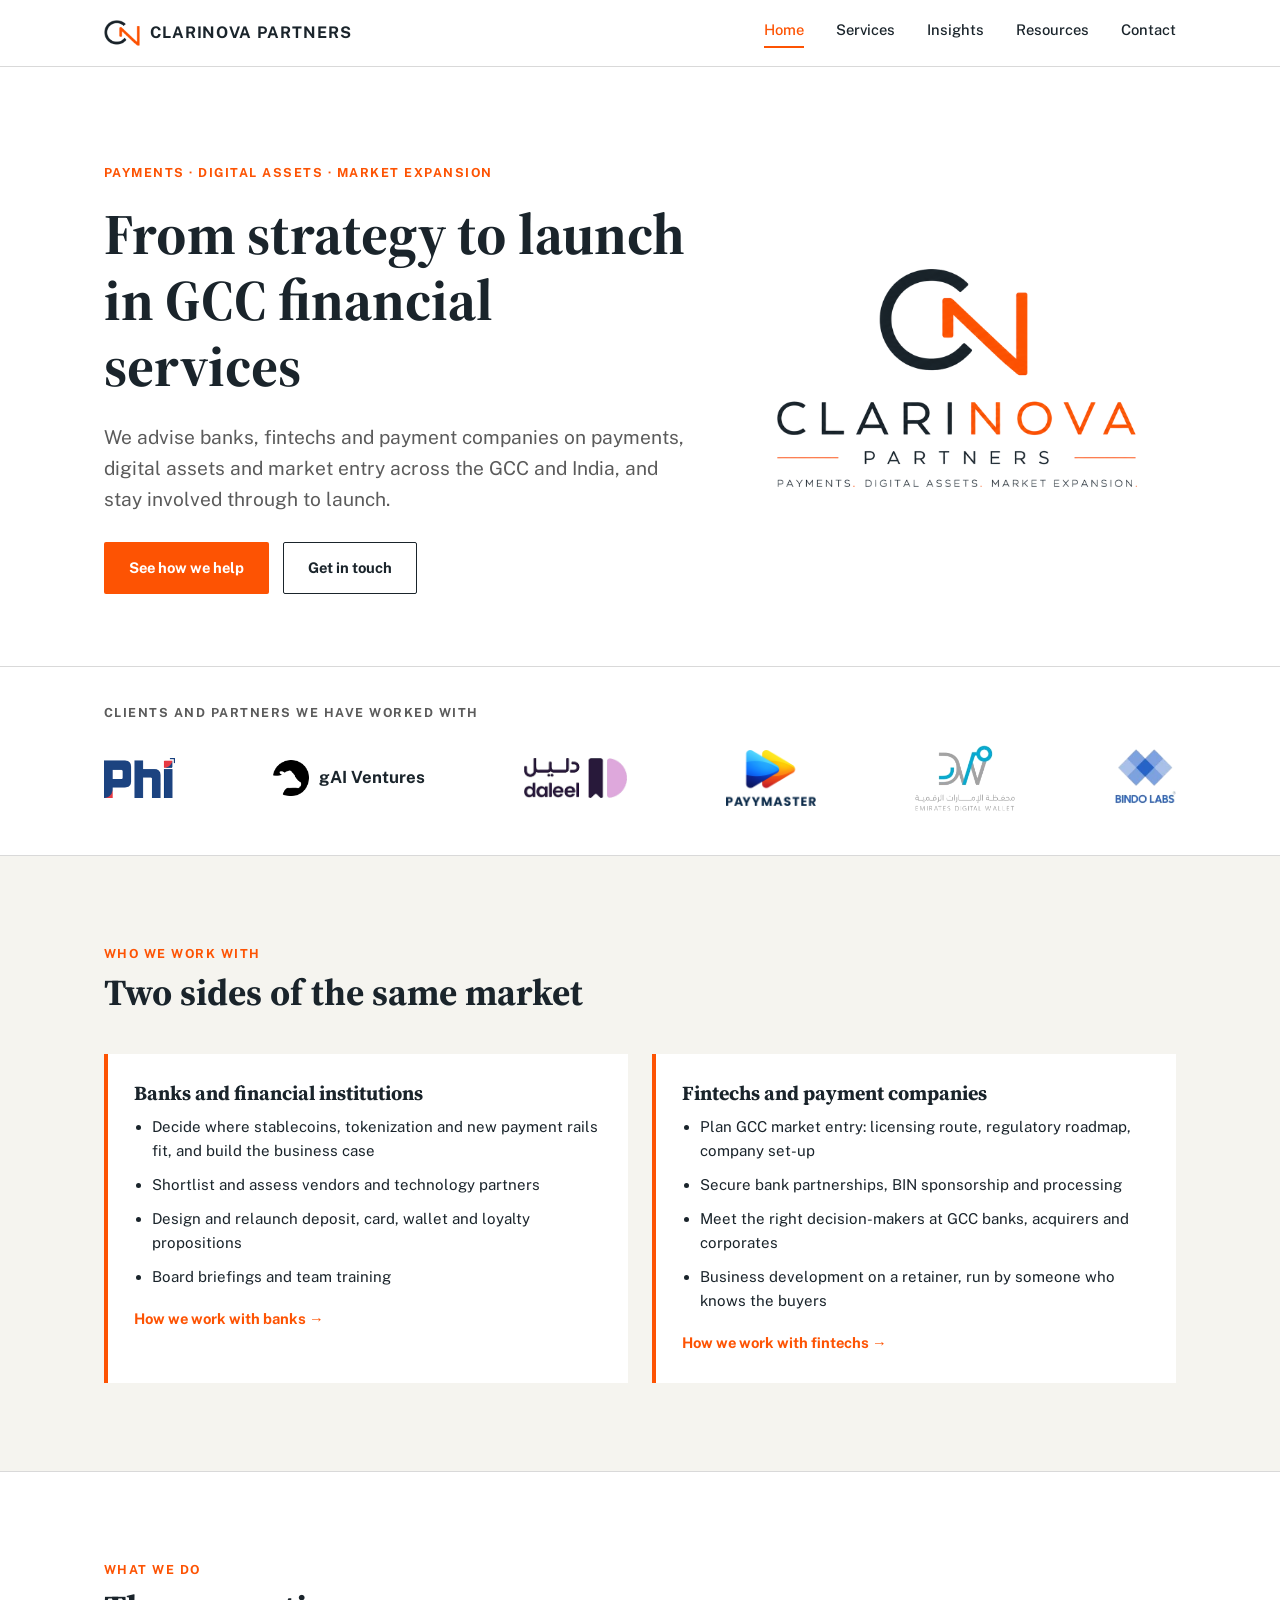
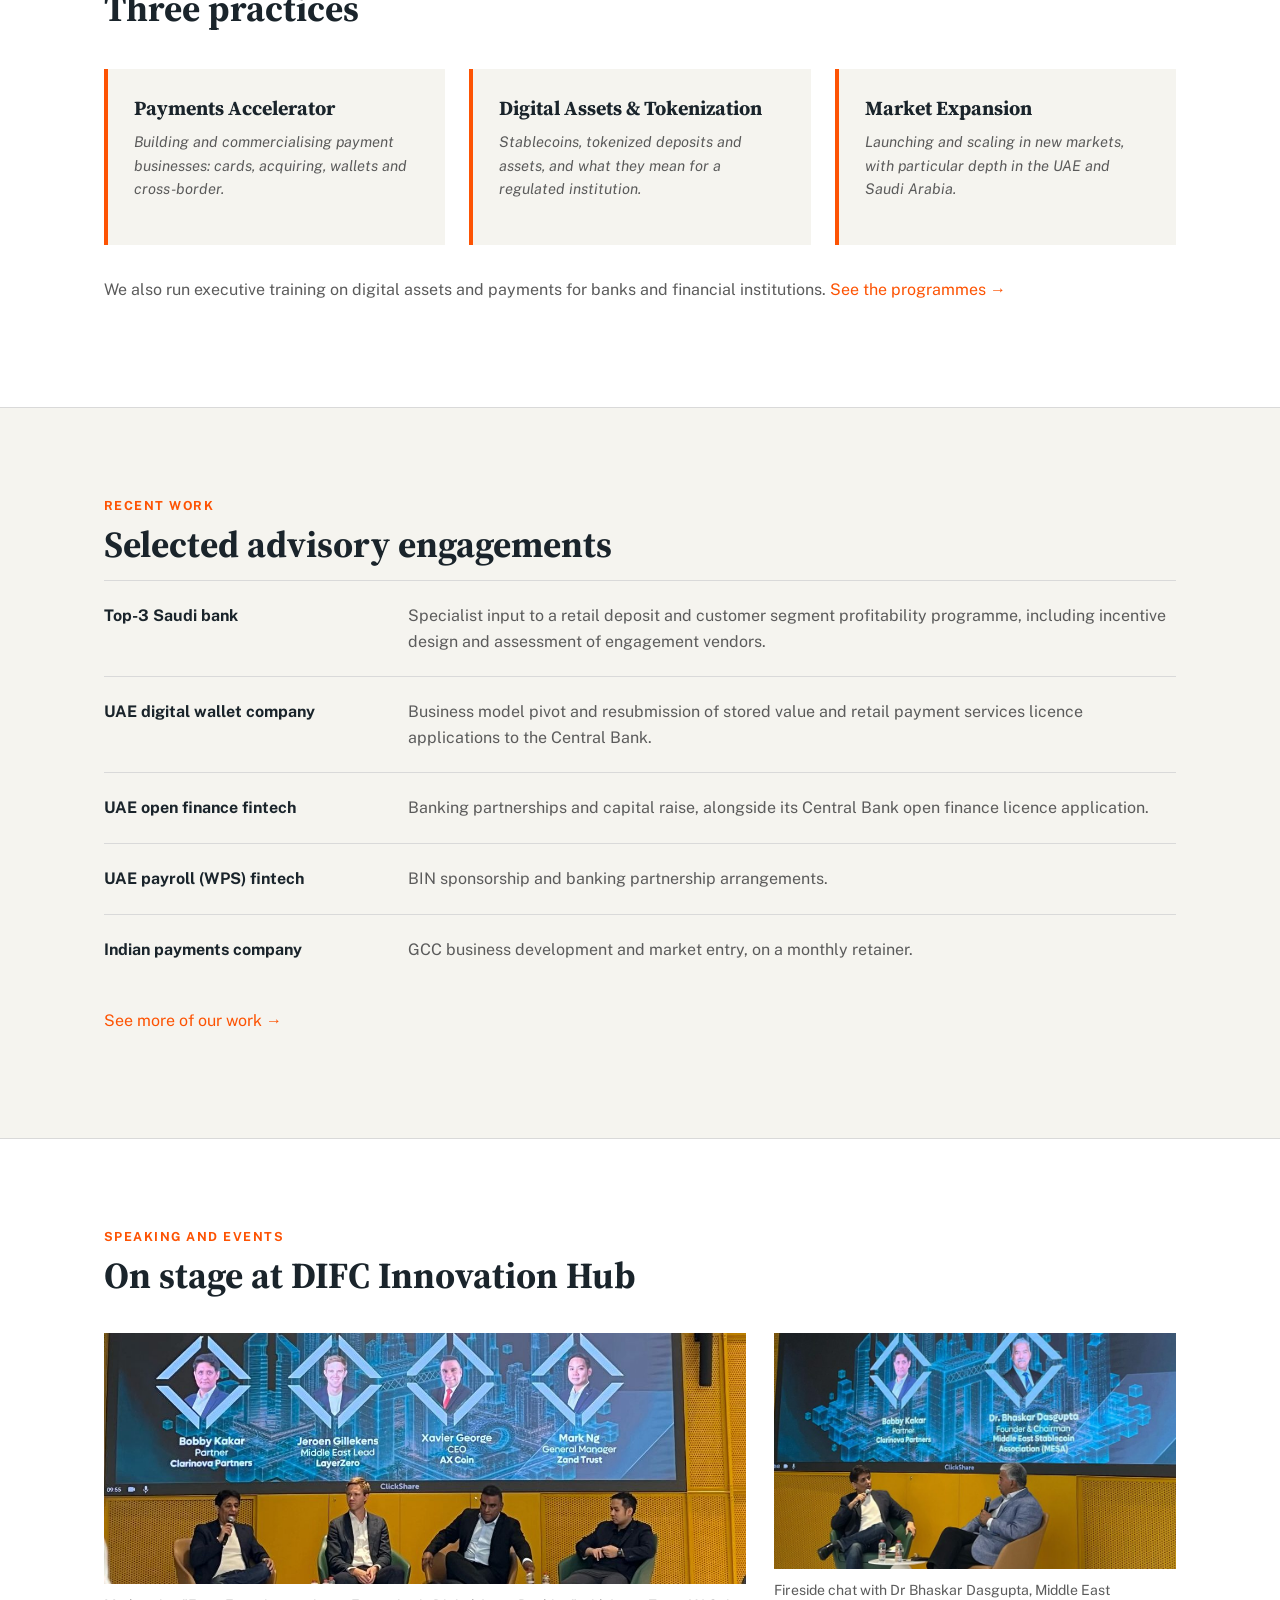
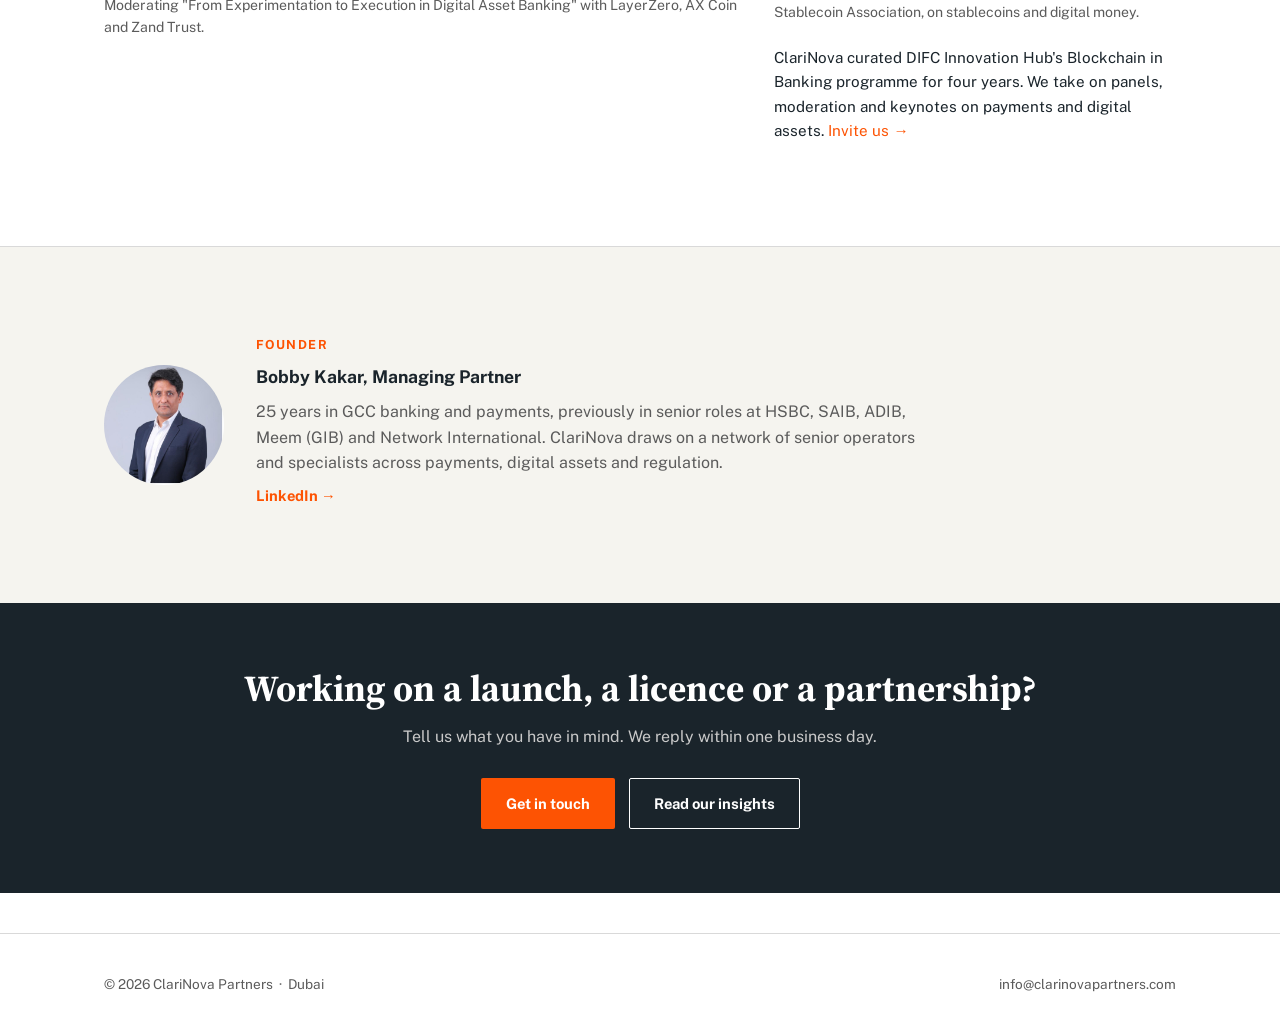
==== commit 5e33ddcc: "Rename client row, update engagements, switch to info@ address Co-Authored-By: Claude Opus 5.5 <nore" ====
--- a/index.html
+++ b/index.html
@@ -48,7 +48,7 @@
 
 <section class="clients">
   <div class="wrap">
-    <p class="clients-label">Advisory clients and partners</p>
+    <p class="clients-label">Clients and partners we have worked with</p>
     <div class="client-row">
       <img class="lg-phi" src="assets/clients/phi-commerce.png" alt="Phi Commerce">
       <span class="client-gai"><img src="assets/clients/gai-ventures.png" alt="">gAI Ventures</span>
@@ -116,8 +116,8 @@
     <span class="eyebrow">Recent work</span>
     <h2>Selected advisory engagements</h2>
     <div class="exp-row">
-      <div class="tag">Top-3 Saudi bank, with a global consultancy</div>
-      <div class="desc">Retail deposit and customer segment profitability review, including incentive design and assessment of engagement vendors.</div>
+      <div class="tag">Top-3 Saudi bank</div>
+      <div class="desc">Specialist input to a retail deposit and customer segment profitability programme, including incentive design and assessment of engagement vendors.</div>
     </div>
     <div class="exp-row">
       <div class="tag">UAE digital wallet company</div>
@@ -125,7 +125,11 @@
     </div>
     <div class="exp-row">
       <div class="tag">UAE open finance fintech</div>
-      <div class="desc">Partnerships advisor through its Central Bank open finance licence application.</div>
+      <div class="desc">Banking partnerships and capital raise, alongside its Central Bank open finance licence application.</div>
+    </div>
+    <div class="exp-row">
+      <div class="tag">UAE payroll (WPS) fintech</div>
+      <div class="desc">BIN sponsorship and banking partnership arrangements.</div>
     </div>
     <div class="exp-row">
       <div class="tag">Indian payments company</div>
@@ -183,7 +187,7 @@
 <footer class="site">
   <div class="wrap">
     <div>© 2026 ClariNova Partners &nbsp;·&nbsp; Dubai</div>
-    <div><a href="mailto:bobby@clarinovapartners.com">bobby@clarinovapartners.com</a></div>
+    <div><a href="mailto:info@clarinovapartners.com">info@clarinovapartners.com</a></div>
   </div>
 </footer>
 
